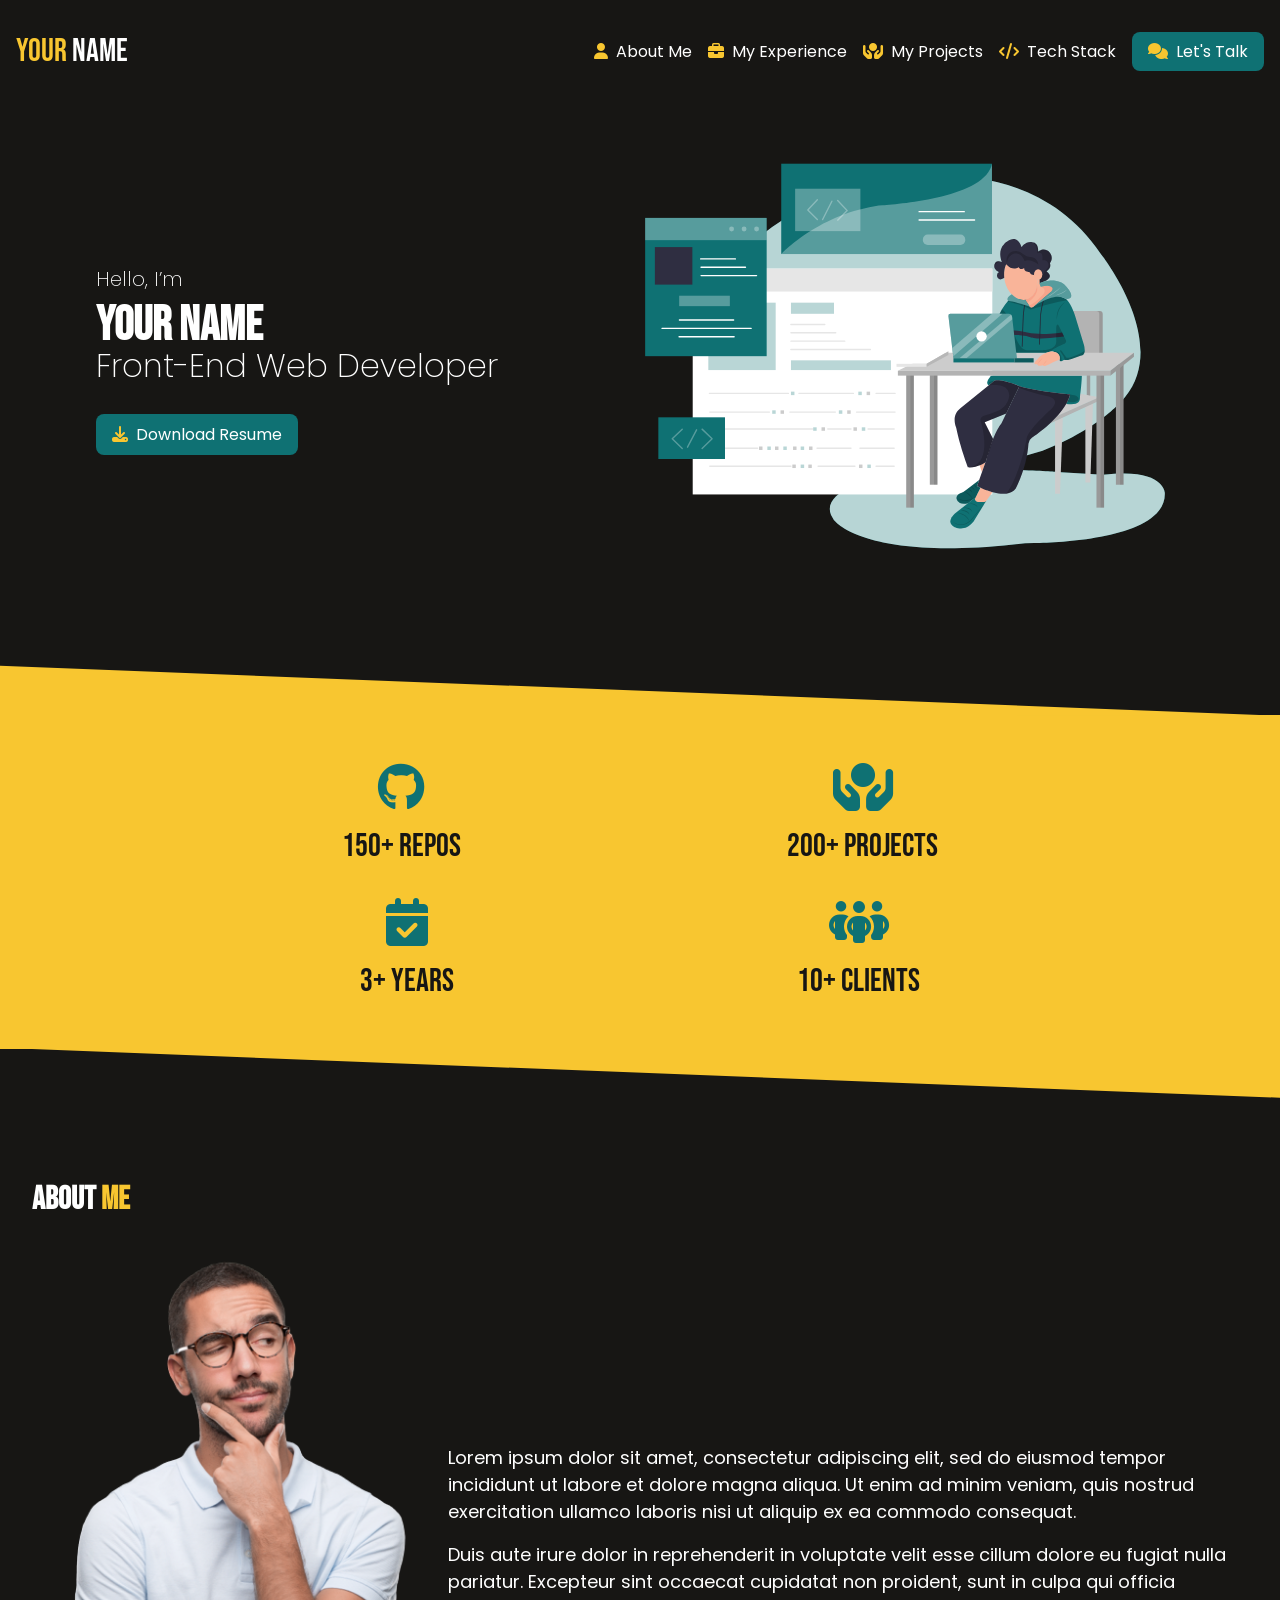
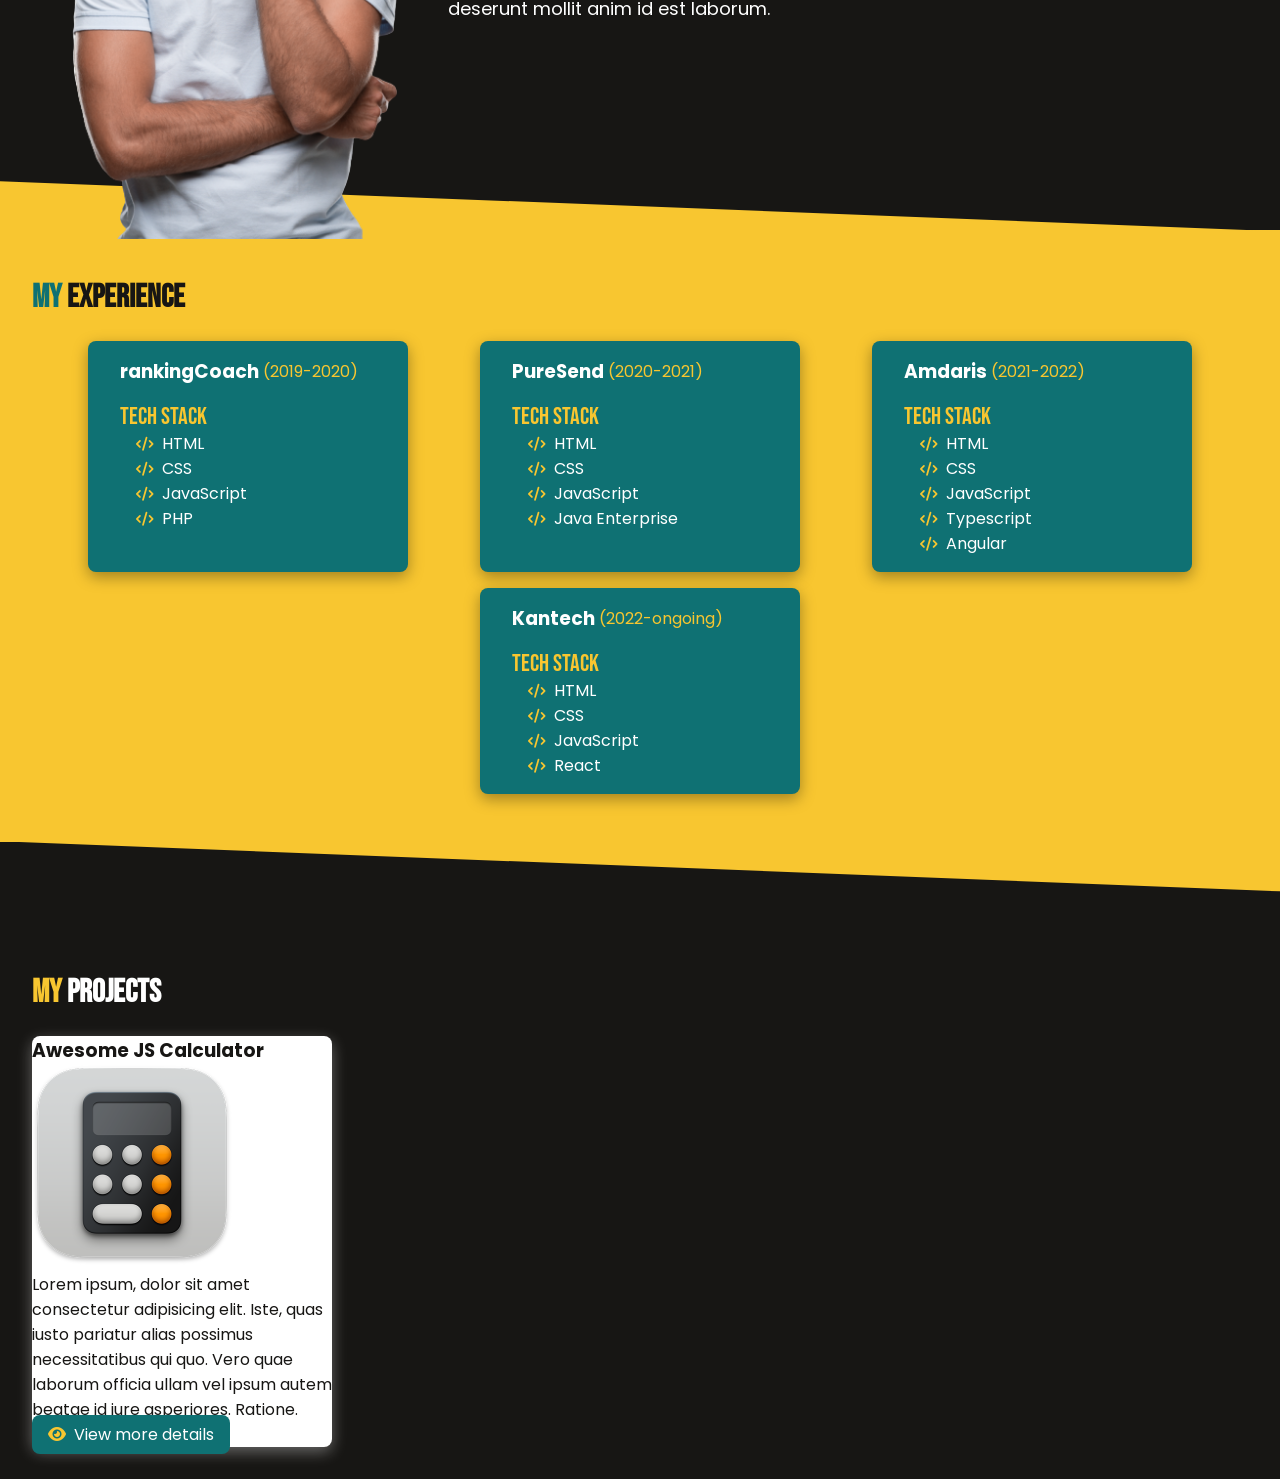
==== index.html @ 70338af2 "Add second part of the portfolio website" ====
<!DOCTYPE html>
<html lang="en">

<head>
    <meta charset="UTF-8">
    <meta http-equiv="X-UA-Compatible" content="IE=edge">
    <meta name="viewport" content="width=device-width, initial-scale=1.0">
    <title>Your Name - Portfolio</title>

    <link rel="preconnect" href="https://fonts.googleapis.com">
    <link rel="preconnect" href="https://fonts.gstatic.com" crossorigin>
    <link
        href="https://fonts.googleapis.com/css2?family=Bebas+Neue&family=Poppins:ital,wght@0,100;0,200;0,300;0,400;0,500;0,600;0,700;1,100;1,200;1,300;1,400;1,500;1,600;1,700&display=swap"
        rel="stylesheet">
    <link rel="stylesheet" href="https://cdnjs.cloudflare.com/ajax/libs/font-awesome/6.2.0/css/all.min.css"
        integrity="sha512-xh6O/CkQoPOWDdYTDqeRdPCVd1SpvCA9XXcUnZS2FmJNp1coAFzvtCN9BmamE+4aHK8yyUHUSCcJHgXloTyT2A=="
        crossorigin="anonymous" referrerpolicy="no-referrer" />

    <link href="style.css" rel="stylesheet">
    <script defer src="script.js" type="text/javascript"></script>
</head>

<body>
    <header class="header">
        <a class="logo" href="#"><span class="first-name">Your</span><span class="last-name"> name</span></a>
        <nav class="menu">
            <ul class="menu-list">
                <li class="menu-list-item">
                    <a class="link" href="#about-me">
                        <i class="fa-solid fa-user"></i> About Me
                    </a>
                </li>
                <li class="menu-list-item">
                    <a class="link" href="#my-experience">
                        <i class="fa-solid fa-briefcase"></i> My Experience
                    </a>
                </li>
                <li class="menu-list-item">
                    <a class="link" href="#projects">
                        <i class="fa-solid fa-hands-holding-circle"></i> My Projects
                    </a>
                </li>
                <li class="menu-list-item">
                    <a class="link" href="#tech-stack">
                        <i class="fa-solid fa-code"></i> Tech Stack
                    </a>
                </li>
                <li class="menu-list-item">
                    <a class="link cta-button" href="#lets-talk">
                        <i class="fa-solid fa-comments"></i> Let's Talk
                    </a>
                </li>
            </ul>
        </nav>
    </header>
    <section id="hero">
        <div class="me">
            <p class="intro">Hello, I’m</p>
            <h1 class="name">Your Name</h1>
            <h2 class="position">Front-End Web Developer</h2>
            <a class="resume cta-button" href="assets/resume.pdf" download>
                <i class="fa-solid fa-download"></i> Download Resume
            </a>
        </div>
        <div class="illustration">
            <img src="assets/images/hero.svg" alt="Your Name - Software Developer">
        </div>
    </section>
    <section id="statistics">
        <div class="statistics-wrapper">
            <div class="statistics-row">
                <div class="statistic repos">
                    <i class="fa-brands fa-github"></i> 150+ Repos
                </div>
                <div class="statistic projects">
                    <i class="fa-solid fa-hands-holding-circle"></i> 200+ Projects
                </div>
            </div>
            <div class="statistics-row">
                <div class="statistic years">
                    <i class="fa-solid fa-calendar-check"></i> 3+ Years
                </div>
                <div class="statistic clients">
                    <i class="fa-solid fa-people-group"></i> 10+ Clients
                </div>
            </div>
        </div>
    </section>
    <section id="about-me">
        <h2 class="section-title">About <span>Me</span></h2>
        <div class="description">
            <img class="description-image" src="./assets/images/about-me/me-transparent-bg.png" alt="Your Name">
            <div class="description-text">
                <p>Lorem ipsum dolor sit amet, consectetur adipiscing elit, sed do eiusmod tempor incididunt ut labore
                    et dolore magna
                    aliqua. Ut enim ad minim veniam, quis nostrud exercitation ullamco laboris nisi ut aliquip ex ea
                    commodo consequat.</p>
                <p>Duis aute irure dolor in reprehenderit in voluptate velit esse cillum dolore eu fugiat nulla
                    pariatur. Excepteur sint
                    occaecat cupidatat non proident, sunt in culpa qui officia deserunt mollit anim id est laborum.</p>
            </div>
        </div>
    </section>
    <section id="my-experience">
        <div class="wrapper">
            <h2 class="section-title-inversed"><span>My</span> Experience</h2>
            <div class="jobs">
                <div class="job">
                    <div class="company">
                        <h3 class="company-name">rankingCoach</h3>
                        <p class="period">(2019-2020)</p>
                    </div>
                    <p class="stack-title">Tech Stack</p>
                    <ul class="stack-list">
                        <li>HTML</li>
                        <li>CSS</li>
                        <li>JavaScript</li>
                        <li>PHP</li>
                    </ul>
                </div>
                <div class="job">
                    <div class="company">
                        <h3 class="company-name">PureSend</h3>
                        <p class="period">(2020-2021)</p>
                    </div>
                    <p class="stack-title">Tech Stack</p>
                    <ul class="stack-list">
                        <li>HTML</li>
                        <li>CSS</li>
                        <li>JavaScript</li>
                        <li>Java Enterprise</li>
                    </ul>
                </div>
                <div class="job">
                    <div class="company">
                        <h3 class="company-name">Amdaris</h3>
                        <p class="period">(2021-2022)</p>
                    </div>
                    <p class="stack-title">Tech Stack</p>
                    <ul class="stack-list">
                        <li>HTML</li>
                        <li>CSS</li>
                        <li>JavaScript</li>
                        <li>Typescript</li>
                        <li>Angular</li>
                    </ul>
                </div>
                <div class="job">
                    <div class="company">
                        <h3 class="company-name">Kantech</h3>
                        <p class="period">(2022-ongoing)</p>
                    </div>
                    <p class="stack-title">Tech Stack</p>
                    <ul class="stack-list">
                        <li>HTML</li>
                        <li>CSS</li>
                        <li>JavaScript</li>
                        <li>React</li>
                    </ul>
                </div>
            </div>
        </div>
    </section>
    <section id="my-projects">
        <h2 class="section-title"><span>My</span> Projects</h2>
        <div class="projects">
            <div class="project">
                <h3 class="name">Awesome JS Calculator</h3>
                <img class="image" src="./assets/images/projects/calculator.png" alt="JS Calculator">
                <p class="description">Lorem ipsum, dolor sit amet consectetur adipisicing elit. Iste, quas iusto
                    pariatur alias possimus necessitatibus qui quo. Vero quae laborum officia ullam vel ipsum autem
                    beatae id iure asperiores. Ratione.</p>
                <a class="cta-button" href="#">
                    <i class="fa-solid fa-eye"></i> View more details
                </a>
            </div>
        </div>
    </section>
</body>

</html>
---- style.css ----
:root {
    --color-primary: #eb6424;
    --color-secondary: #0f7173;
    --color-secondary-light: #2be3e7;
    --color-tertiary: #f8c630;
    --color-light: #ffffff;
    --color-dark: #171614;
    --font-primary: 'Poppins', sans-serif;
    --font-secondary: 'Bebas Neue', cursive;
}

*,
*::after,
*::before {
    margin: 0;
    padding: 0;
    box-sizing: border-box;
}

body {
    background-color: var(--color-dark);
    font-family: var(--font-primary);
    font-size: 16px;
    color: var(--color-light);
}

.header {
    padding: 2rem 1rem;
    display: flex;
    justify-content: space-between;
    align-items: center;
}

.header .logo {
    color: var(--color-light);
    text-decoration: none;
    font-family: var(--font-secondary);
    font-size: 2rem;
}

.header .logo .first-name {
    color: var(--color-tertiary);
    transition: color 600ms;
}

.header .logo .last-name {
    transition: color 600ms;
}

.header .logo:hover .first-name {
    color: var(--color-light);
}

.header .logo:hover .last-name {
    color: var(--color-tertiary);
}

.header .menu .menu-list {
    display: flex;
    gap: 1rem;
    list-style: none;
}

.header .menu .menu-list .menu-list-item i {
    color: var(--color-tertiary);
    margin-right: 0.25rem;
}

.header .menu .menu-list .menu-list-item .link {
    color: var(--color-light);
    text-decoration: none;
}

.header .menu .menu-list .menu-list-item .link:hover {
    color: var(--color-secondary-light);
    transition: color 300ms;
}

@media screen and (max-width: 800px) {
    .header .logo {
        font-size: 1.5rem;
    }
}

@media screen and (max-width: 768px) {
    .header {
        flex-direction: column;
        justify-content: center;
        gap: 1.5rem;
    }

    .header .menu .menu-list {
        flex-wrap: wrap;
        justify-content: center;
    }
}

#hero {
    display: flex;
    justify-content: space-around;
    align-items: center;
    padding: 2rem;
}

#hero .me .intro {
    font-size: 1.25rem;
    margin-bottom: 0.5rem;
}

#hero .me .intro,
.position {
    font-weight: 200;
}

#hero .me .position {
    font-size: 2rem;
    line-height: 2rem;
}

#hero .me .name {
    font-family: var(--font-secondary);
    font-size: 3rem;
    line-height: 3rem;
}

#hero .me .resume {
    margin-top: 2rem;
    display: block;
    width: fit-content;
}

#hero .illustration img {
    width: 720px;
}

@media screen and (max-width: 1500px) {
    #hero .illustration img {
        width: 560px;
    }
}

@media screen and (max-width: 1024px) {
    #hero .illustration img {
        width: 380px;
    }
}

@media screen and (max-width: 768px) {
    #hero {
        display: flex;
        flex-direction: column;
        gap: 2rem;
    }
}

@media screen and (max-width: 400px) {
    #hero .illustration img {
        width: 100%;
    }
}

#statistics .statistics-wrapper {
    background-color: var(--color-tertiary);
    color: var(--color-dark);
    font-family: var(--font-secondary);
    font-size: 2rem;
    padding: 3rem 2rem;
    display: flex;
    justify-content: space-evenly;
    align-items: center;
    flex-direction: column;
    gap: 2rem;
}

#statistics::before {
    content: '';
    display: block;
    background-color: var(--color-tertiary);
    width: 100%;
    height: 100px;
    clip-path: polygon(100% 100%, 0 50%, 0 100%);
    margin-bottom: -1px;
}

#statistics::after {
    content: '';
    display: block;
    background-color: var(--color-tertiary);
    width: 100%;
    height: 100px;
    clip-path: polygon(100% 0, 0 0, 100% 50%);
    margin-top: -1px;
}

#statistics .statistics-wrapper .statistics-row {
    display: flex;
    justify-content: space-evenly;
    flex-wrap: wrap;
    gap: 1rem;
    width: 100%;
}

#statistics .statistics-wrapper .statistic {
    text-align: center;
}

#statistics .statistics-wrapper .statistic i {
    color: var(--color-secondary);
    margin-bottom: 1rem;
    display: block;
    font-size: 3rem;
}

#about-me {
    position: relative;
    z-index: 1;
    padding: 2rem;
}

#about-me .description {
    display: flex;
    align-items: center;
    justify-content: space-around;
    gap: 1rem;
}

#about-me .description .description-image {
    max-width: 400px;
    width: 100%;
}

#about-me .description .description-text {
    max-width: 1024px;
}

#about-me .description .description-text p {
    font-size: 1.125rem;
    margin-bottom: 1rem;
}

@media screen and (max-width: 960px) {
    #about-me .description {
        flex-direction: column-reverse;
    }
}

#my-experience {
    margin-top: -140px;
}

#my-experience::before {
    content: '';
    display: block;
    background-color: var(--color-tertiary);
    width: 100%;
    height: 100px;
    clip-path: polygon(100% 100%, 0 50%, 0 100%);
    margin-bottom: -1px;
}

#my-experience::after {
    content: '';
    display: block;
    background-color: var(--color-tertiary);
    width: 100%;
    height: 100px;
    clip-path: polygon(100% 0, 0 0, 100% 50%);
    margin-top: -1px;
}

#my-experience .wrapper {
    padding: 3rem 2rem;
    background-color: var(--color-tertiary);
    color: var(--color-dark);
}

#my-experience .wrapper .jobs {
    display: flex;
    justify-content: space-evenly;
    flex-wrap: wrap;
    gap: 1rem;
}

#my-experience .wrapper .jobs .job {
    background-color: var(--color-secondary);
    padding: 1rem 2rem;
    max-width: 320px;
    width: 100%;
    border-radius: 0.5rem;
    box-shadow: rgba(0, 0, 0, 0.35) 0px 5px 15px;
}

#my-experience .wrapper .jobs .job .company {
    display: flex;
    gap: 0.25rem;
    flex-wrap: wrap;
    margin-bottom: 1rem;
    align-items: center;
}

#my-experience .wrapper .jobs .job .company-name {
    color: var(--color-light);
}

#my-experience .wrapper .jobs .job .period {
    color: var(--color-tertiary);
}

#my-experience .wrapper .jobs .job .stack-title {
    font-family: var(--font-secondary);
    font-size: 1.5rem;
    color: var(--color-tertiary);
}

#my-experience .wrapper .jobs .job .stack-list {
    list-style: none;
}

#my-experience .wrapper .jobs .job .stack-list li::before {
    content: '\f121';
    margin-right: 0.5rem;
    font-family: 'Font Awesome 6 Free';
    font-style: normal;
    font-variant: normal;
    line-height: 1;
    text-rendering: auto;
    font-weight: 900;
    font-size: 0.875rem;
    color: var(--color-tertiary);
}

#my-experience .wrapper .jobs .job .stack-list li {
    margin-left: 1rem;
    color: var(--color-light);
}

#my-projects {
    padding: 2rem;
}

#my-projects .projects .project {
    background-color: var(--color-light);
    border-radius: 0.5rem;
    box-shadow: rgb(255 255 255 / 35%) 0px 5px 15px;
    color: var(--color-dark);
    width: fit-content;
}

#my-projects .projects .project .image {
    max-width: 200px;
    width: 100%;
}

#my-projects .projects .project .description {
    max-width: 300px;
}

/* UTILITY CLASSES */
.cta-button {
    background-color: var(--color-secondary);
    padding: 0.5rem 1rem;
    border-radius: 0.5rem;
    color: var(--color-light);
    text-decoration: none;
}

.cta-button i {
    color: var(--color-tertiary);
    margin-right: 0.25rem;
}

.cta-button:hover {
    background-color: transparent;
    border: 1px solid var(--color-secondary);
    transition: background-color 600ms;
    color: var(--color-light) !important;
}

.section-title {
    font-family: var(--font-secondary);
    font-size: 2rem;
    margin-bottom: 1.5rem;
}

.section-title span {
    color: var(--color-tertiary);
}

.section-title-inversed {
    font-family: var(--font-secondary);
    font-size: 2rem;
    margin-bottom: 1.5rem;
    color: var(--color-dark);
}

.section-title-inversed span {
    color: var(--color-secondary);
}
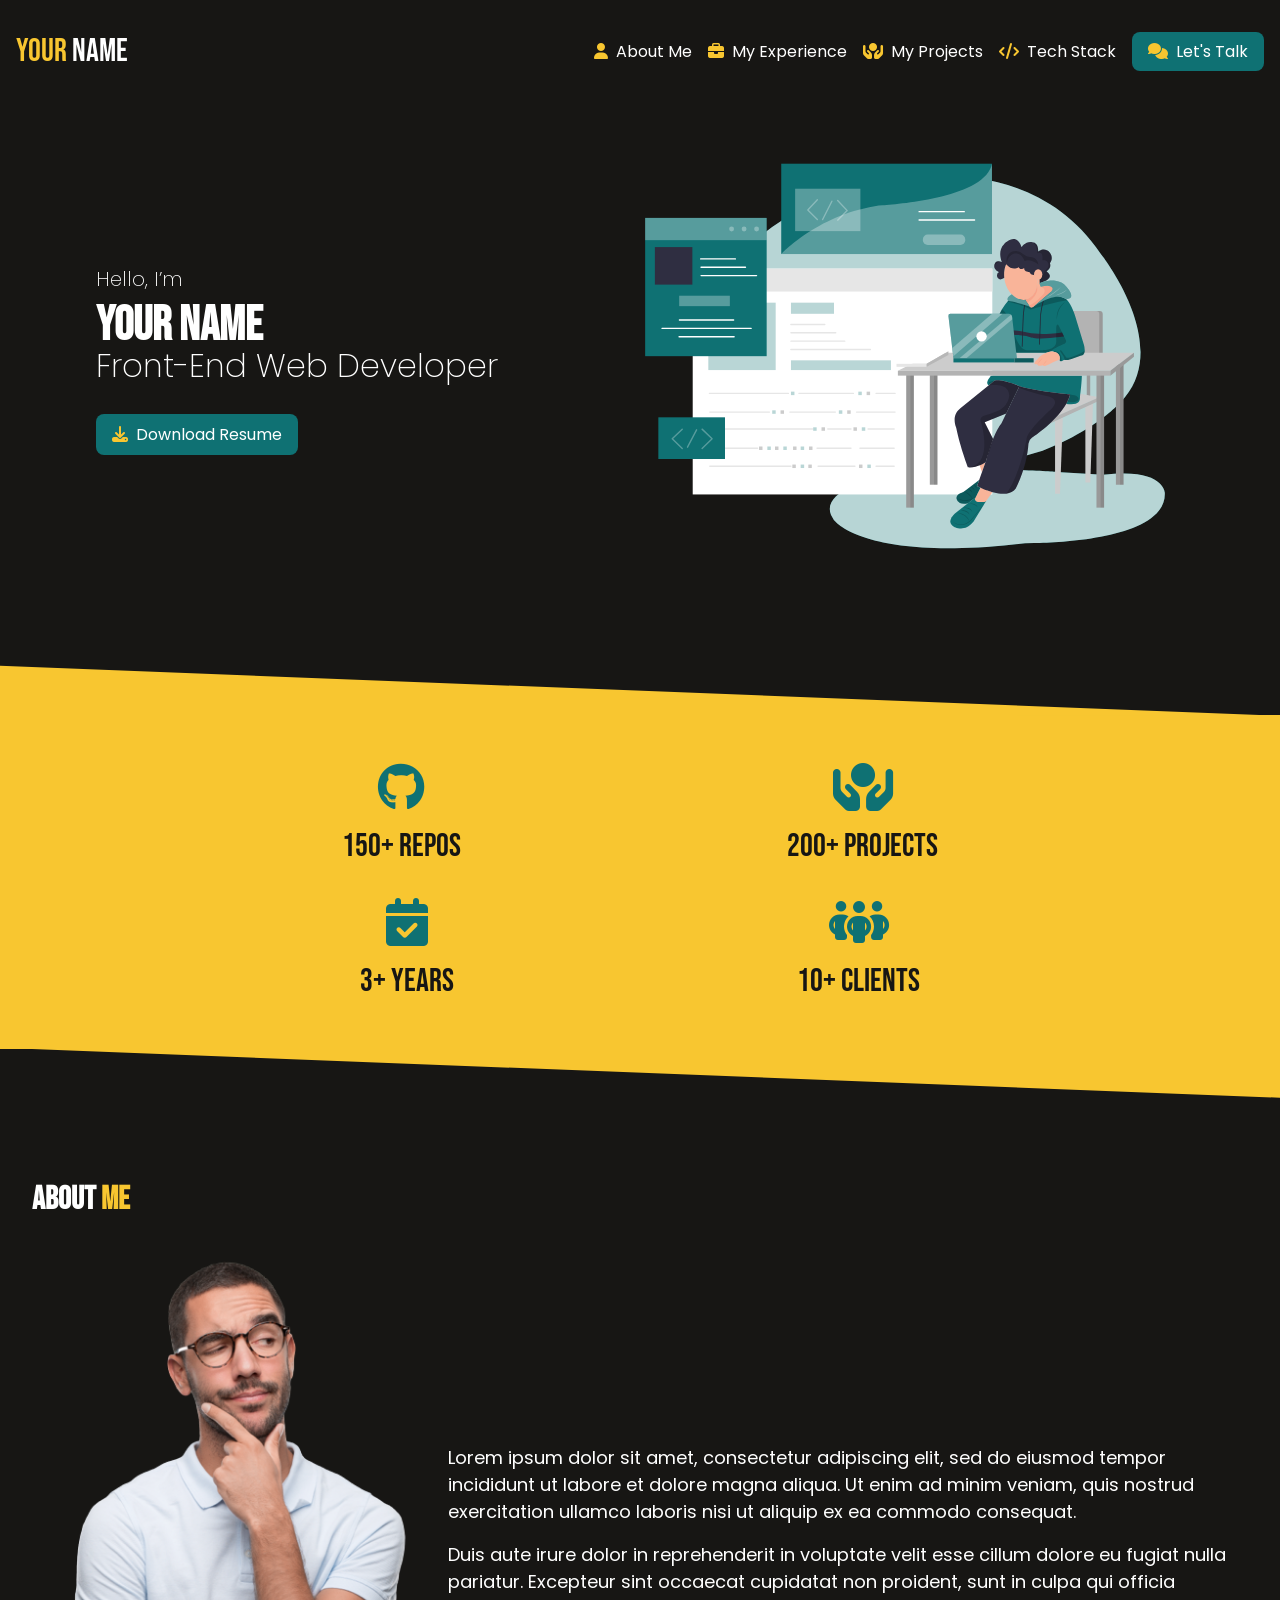
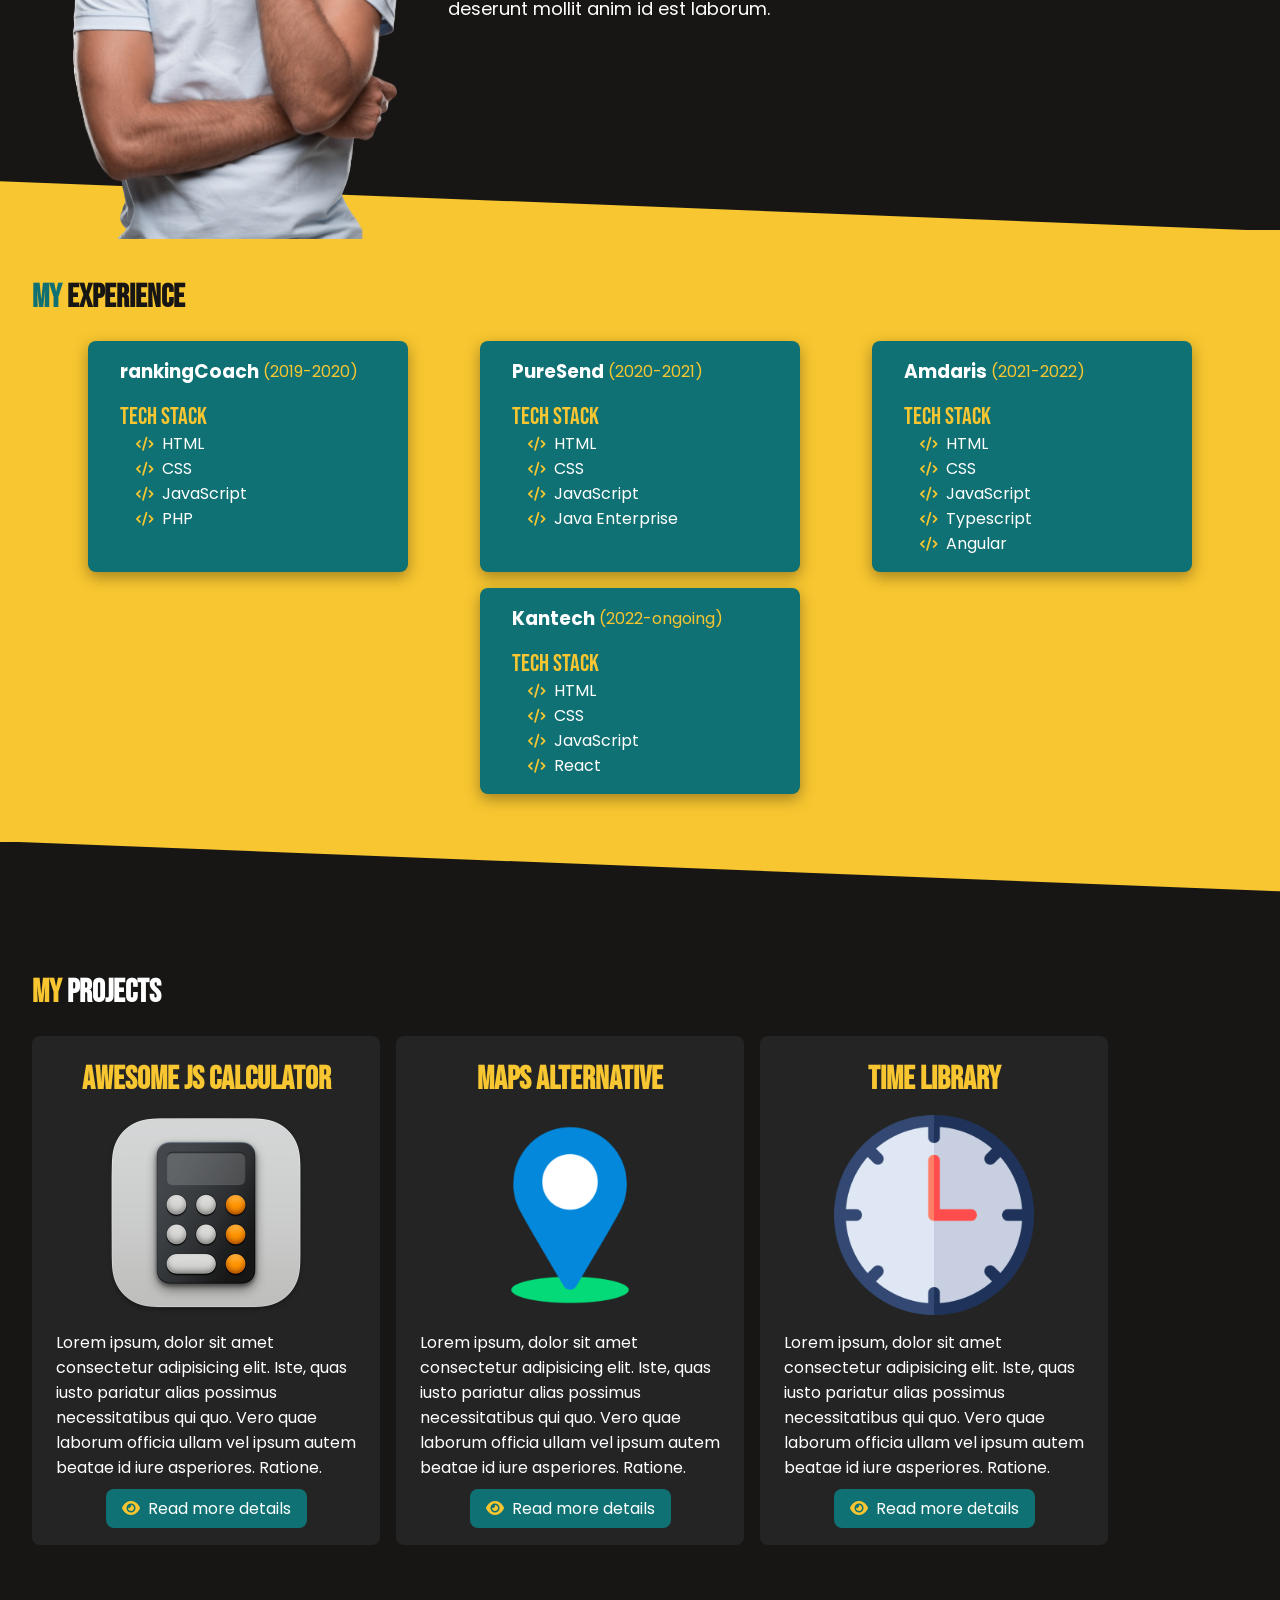
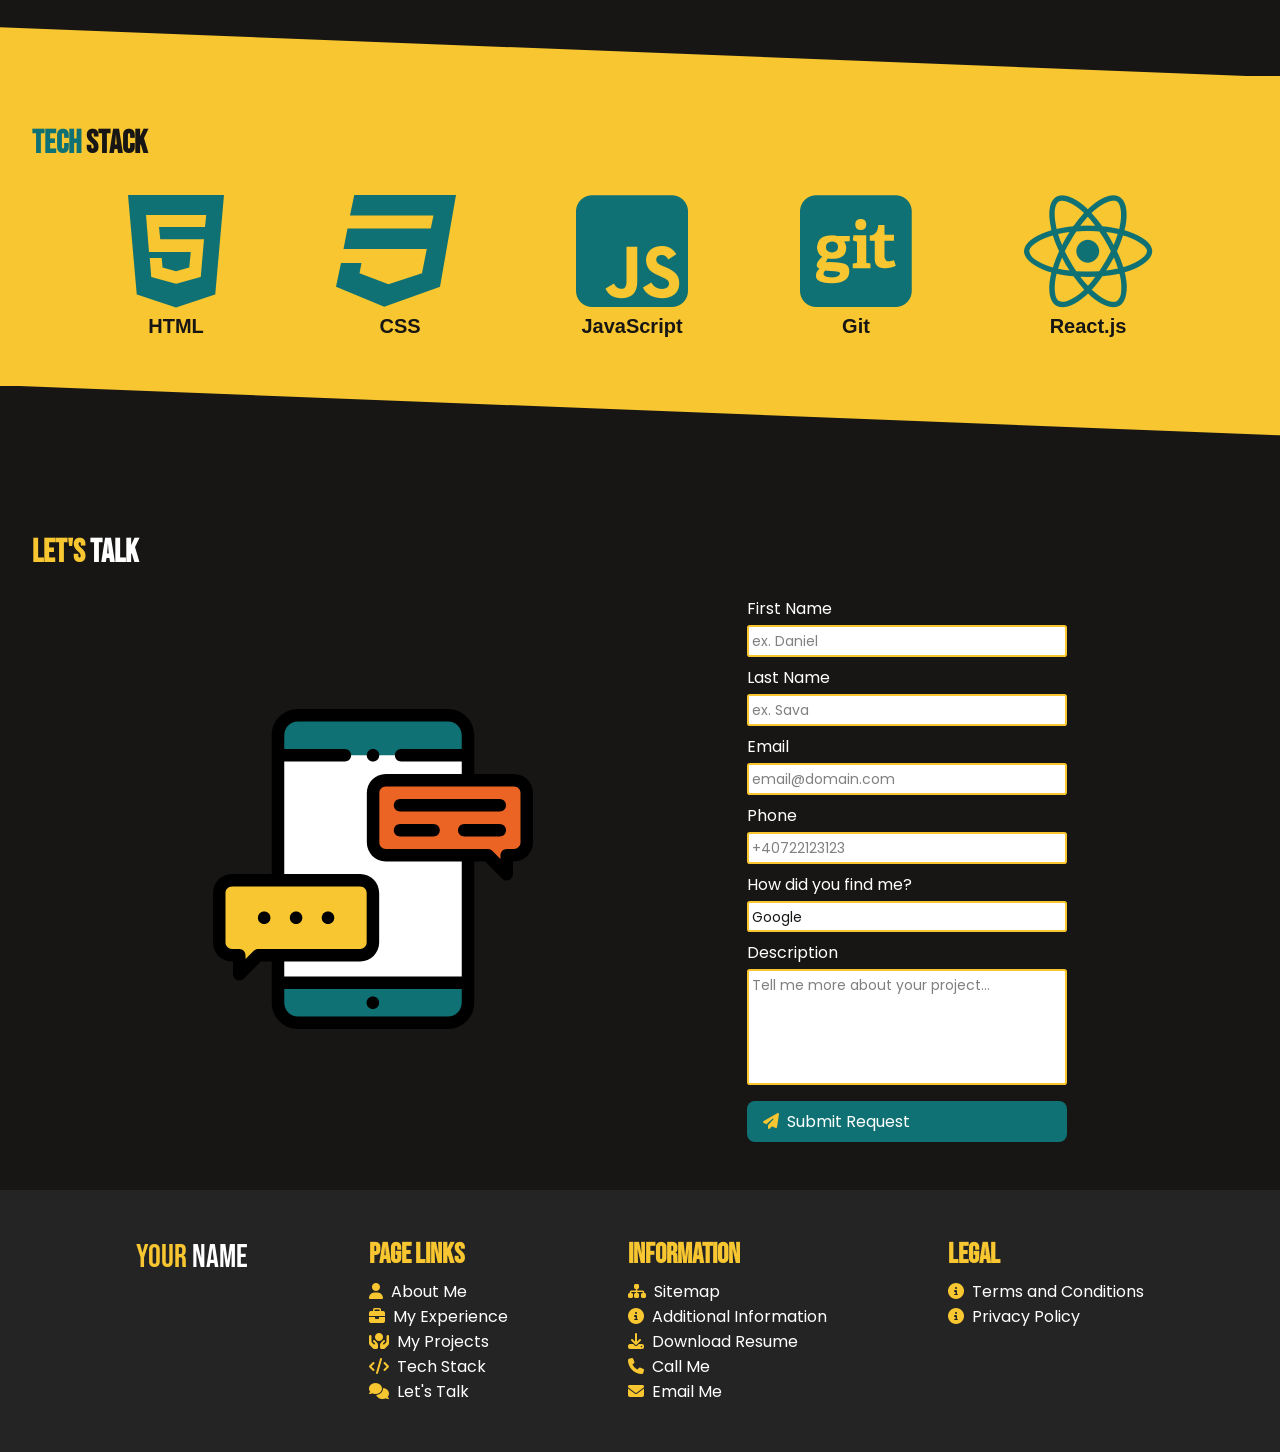
==== commit 267de153: "Add part 3 of the HTML CSS project" ====
--- a/index.html
+++ b/index.html
@@ -36,7 +36,7 @@
                     </a>
                 </li>
                 <li class="menu-list-item">
-                    <a class="link" href="#projects">
+                    <a class="link" href="#my-projects">
                         <i class="fa-solid fa-hands-holding-circle"></i> My Projects
                     </a>
                 </li>
@@ -171,11 +171,171 @@
                     pariatur alias possimus necessitatibus qui quo. Vero quae laborum officia ullam vel ipsum autem
                     beatae id iure asperiores. Ratione.</p>
                 <a class="cta-button" href="#">
-                    <i class="fa-solid fa-eye"></i> View more details
-                </a>
-            </div>
-        </div>
-    </section>
+                    <i class="fa-solid fa-eye"></i> Read more details
+                </a>
+            </div>
+            <div class="project">
+                <h3 class="name">Maps Alternative</h3>
+                <img class="image" src="./assets/images/projects/maps.png" alt="Maps Alternative">
+                <p class="description">Lorem ipsum, dolor sit amet consectetur adipisicing elit. Iste, quas iusto
+                    pariatur alias possimus necessitatibus qui quo. Vero quae laborum officia ullam vel ipsum autem
+                    beatae id iure asperiores. Ratione.</p>
+                <a class="cta-button" href="#">
+                    <i class="fa-solid fa-eye"></i> Read more details
+                </a>
+            </div>
+            <div class="project">
+                <h3 class="name">Time Library</h3>
+                <img class="image" src="./assets/images/projects/clock.png" alt="Time Library">
+                <p class="description">Lorem ipsum, dolor sit amet consectetur adipisicing elit. Iste, quas iusto
+                    pariatur alias possimus necessitatibus qui quo. Vero quae laborum officia ullam vel ipsum autem
+                    beatae id iure asperiores. Ratione.</p>
+                <a class="cta-button" href="#">
+                    <i class="fa-solid fa-eye"></i> Read more details
+                </a>
+            </div>
+        </div>
+    </section>
+    <section id="tech-stack">
+        <div class="wrapper">
+            <h2 class="section-title-inversed"><span id="tech">Tech</span> Stack</h2>
+            <div class="techologies">
+                <div class="technology">
+                    <i class="fa-brands fa-html5"></i>
+                    <p class="name">HTML</p>
+                </div>
+                <div class="technology">
+                    <i class="fa-brands fa-css3"></i>
+                    <p class="name">CSS</p>
+                </div>
+                <div class="technology">
+                    <i class="fa-brands fa-js-square"></i>
+                    <p class="name">JavaScript</p>
+                </div>
+                <div class="technology">
+                    <i class="fa-brands fa-git-square"></i>
+                    <p class="name">Git</p>
+                </div>
+                <div class="technology">
+                    <i class="fa-brands fa-react"></i>
+                    <p class="name">React.js</p>
+                </div>
+            </div>
+        </div>
+    </section>
+    <section id="lets-talk">
+        <h2 class="section-title"><span>Let's</span> Talk</h2>
+        <div class="wrapper">
+            <img class="image" src="assets/images/contact.svg" alt="Let's Talk">
+            <div class="contact-form">
+                <form>
+                    <div class="input-group">
+                        <label for="first-name">First Name</label>
+                        <input name="first-name" type="text" placeholder="ex. Daniel">
+                    </div>
+                    <div class="input-group">
+                        <label for="last-name">Last Name</label>
+                        <input name="last-name" type="text" placeholder="ex. Sava">
+                    </div>
+                    <div class="input-group">
+                        <label for="email">Email</label>
+                        <input name="email" type="email" placeholder="email@domain.com">
+                    </div>
+                    <div class="input-group">
+                        <label for="phone">Phone</label>
+                        <input name="phone" type="tel" placeholder="+40722123123">
+                    </div>
+                    <div class="input-group">
+                        <label for="phone">How did you find me?</label>
+                        <select name="how-did-you-find-me">
+                            <option selected>Google</option>
+                            <option>LinkedIn</option>
+                            <option>From a friend</option>
+                        </select>
+                    </div>
+                    <div class="input-group">
+                        <label for="email">Description</label>
+                        <textarea rows="5" placeholder="Tell me more about your project..."></textarea>
+                    </div>
+                    <a class="cta-button">
+                        <i class="fa-solid fa-paper-plane"></i> Submit Request
+                    </a>
+                </form>
+            </div>
+        </div>
+    </section>
+    <footer>
+        <a class="logo" href="#"><span class="first-name">Your</span><span class="last-name"> name</span></a>
+        <ul class="page-links">
+            <h2 class="name">Page Links</h2>
+            <li class="link-items">
+                <a class="link" href="#about-me">
+                    <i class="fa-solid fa-user"></i> About Me
+                </a>
+            </li>
+            <li class="link-items">
+                <a class="link" href="#my-experience">
+                    <i class="fa-solid fa-briefcase"></i> My Experience
+                </a>
+            </li>
+            <li class="link-items">
+                <a class="link" href="#my-projects">
+                    <i class="fa-solid fa-hands-holding-circle"></i> My Projects
+                </a>
+            </li>
+            <li class="link-items">
+                <a class="link" href="#tech-stack">
+                    <i class="fa-solid fa-code"></i> Tech Stack
+                </a>
+            </li>
+            <li class="link-items">
+                <a class="link" href="#lets-talk">
+                    <i class="fa-solid fa-comments"></i> Let's Talk
+                </a>
+            </li>
+        </ul>
+        <ul class="page-links">
+            <h2 class="name">Information</h2>
+            <li class="link-items">
+                <a class="link" href="#">
+                    <i class="fa-solid fa-sitemap"></i> Sitemap
+                </a>
+            </li>
+            <li class="link-items">
+                <a class="link" href="#">
+                    <i class="fa-solid fa-circle-info"></i> Additional Information
+                </a>
+            </li>
+            <li class="link-items">
+                <a class="link" href="assets/resume.pdf" download>
+                    <i class="fa-solid fa-download"></i> Download Resume
+                </a>
+            </li>
+            <li class="link-items">
+                <a class="link" href="tel:+40722123123">
+                    <i class="fa-solid fa-phone"></i> Call Me
+                </a>
+            </li>
+            <li class="link-items">
+                <a class="link" href="mailto:email@domain.com">
+                    <i class="fa-solid fa-envelope"></i> Email Me
+                </a>
+            </li>
+        </ul>
+        <ul class="page-links">
+            <h2 class="name">Legal</h2>
+            <li class="link-items">
+                <a class="link" href="#">
+                    <i class="fa-solid fa-circle-info"></i> Terms and Conditions
+                </a>
+            </li>
+            <li class="link-items">
+                <a class="link" href="#">
+                    <i class="fa-solid fa-circle-info"></i> Privacy Policy
+                </a>
+            </li>
+        </ul>
+    </footer>
 </body>
 
 </html>
--- a/style.css
+++ b/style.css
@@ -5,6 +5,7 @@
     --color-tertiary: #f8c630;
     --color-light: #ffffff;
     --color-dark: #171614;
+    --color-dark-light: #242424;
     --font-primary: 'Poppins', sans-serif;
     --font-secondary: 'Bebas Neue', cursive;
 }
@@ -29,30 +30,6 @@
     display: flex;
     justify-content: space-between;
     align-items: center;
-}
-
-.header .logo {
-    color: var(--color-light);
-    text-decoration: none;
-    font-family: var(--font-secondary);
-    font-size: 2rem;
-}
-
-.header .logo .first-name {
-    color: var(--color-tertiary);
-    transition: color 600ms;
-}
-
-.header .logo .last-name {
-    transition: color 600ms;
-}
-
-.header .logo:hover .first-name {
-    color: var(--color-light);
-}
-
-.header .logo:hover .last-name {
-    color: var(--color-tertiary);
 }
 
 .header .menu .menu-list {
@@ -338,24 +315,175 @@
     padding: 2rem;
 }
 
+#my-projects .projects {
+    display: flex;
+    flex-wrap: wrap;
+    gap: 1rem;
+}
+
 #my-projects .projects .project {
-    background-color: var(--color-light);
+    background-color: var(--color-dark-light);
     border-radius: 0.5rem;
-    box-shadow: rgb(255 255 255 / 35%) 0px 5px 15px;
-    color: var(--color-dark);
     width: fit-content;
+    padding: 1.5rem;
+    text-align: center;
+}
+
+#my-projects .projects .project .name {
+    color: var(--color-tertiary);
+    margin-bottom: 1rem;
+    font-family: 'Bebas Neue';
+    font-size: 2rem;
 }
 
 #my-projects .projects .project .image {
     max-width: 200px;
     width: 100%;
+    margin-bottom: 0.5rem;
 }
 
 #my-projects .projects .project .description {
     max-width: 300px;
+    margin-bottom: 1rem;
+    text-align: start;
+}
+
+@media screen and (max-width: 768px) {
+    #my-projects .projects {
+        justify-content: center;
+    }
+}
+
+#tech-stack::before {
+    content: '';
+    display: block;
+    background-color: var(--color-tertiary);
+    width: 100%;
+    height: 100px;
+    clip-path: polygon(100% 100%, 0 50%, 0 100%);
+    margin-bottom: -1px;
+}
+
+#tech-stack::after {
+    content: '';
+    display: block;
+    background-color: var(--color-tertiary);
+    width: 100%;
+    height: 100px;
+    clip-path: polygon(100% 0, 0 0, 100% 50%);
+    margin-top: -1px;
+}
+
+#tech-stack .wrapper {
+    padding: 3rem 2rem;
+    background-color: var(--color-tertiary);
+    color: var(--color-dark);
+}
+
+#tech-stack .wrapper .techologies {
+    display: flex;
+    flex-wrap: wrap;
+    justify-content: space-evenly;
+    gap: 1rem;
+}
+
+#tech-stack .wrapper .techologies .technology i {
+    color: var(--color-secondary);
+    font-size: 8rem;
+}
+
+#tech-stack .wrapper .techologies .technology .name {
+    font-size: 1.25rem;
+    text-align: center;
+    font-weight: 600;
+}
+
+#lets-talk {
+    padding: 3rem 2rem;
+}
+
+#lets-talk .wrapper {
+    display: flex;
+    justify-content: space-evenly;
+    gap: 2rem;
+    flex-wrap: wrap;
+}
+
+#lets-talk .wrapper .image {
+    max-width: 320px;
+    width: 100%;
+}
+
+#lets-talk .wrapper .contact-form form .cta-button {
+    display: block;
+    margin-top: 1rem;
+}
+
+footer {
+    background-color: var(--color-dark-light);
+    padding: 3rem 2rem;
+    display: flex;
+    justify-content: space-evenly;
+    flex-wrap: wrap;
+    gap: 1rem;
+}
+
+@media screen and (max-width: 768px) {
+    footer {
+        flex-direction: column;
+    }
+}
+
+footer .page-links {
+    list-style: none;
+}
+
+footer .page-links .name {
+    font-family: 'Bebas Neue';
+    color: var(--color-tertiary);
+    font-size: 1.75rem;
+    margin-bottom: 0.5rem;
+}
+
+footer .page-links .link-items .link {
+    color: var(--color-light);
+    text-decoration: none;
+}
+
+footer .page-links .link-items .link:hover {
+    color: var(--color-secondary-light);
+}
+
+footer .page-links .link-items .link i {
+    color: var(--color-tertiary);
+    margin-right: 0.25rem;
 }
 
 /* UTILITY CLASSES */
+.logo {
+    color: var(--color-light);
+    text-decoration: none;
+    font-family: var(--font-secondary);
+    font-size: 2rem;
+}
+
+.logo .first-name {
+    color: var(--color-tertiary);
+    transition: color 600ms;
+}
+
+.logo .last-name {
+    transition: color 600ms;
+}
+
+.logo:hover .first-name {
+    color: var(--color-light);
+}
+
+.logo:hover .last-name {
+    color: var(--color-tertiary);
+}
+
 .cta-button {
     background-color: var(--color-secondary);
     padding: 0.5rem 1rem;
@@ -396,3 +524,70 @@
 .section-title-inversed span {
     color: var(--color-secondary);
 }
+
+input,
+.input,
+textarea,
+select {
+    -webkit-appearance: none;
+    background-color: white;
+    color: var(--color-dark);
+    outline: none;
+    resize: none;
+    box-sizing: border-box;
+    border-radius: 0.2em;
+    border: 2px solid var(--color-tertiary);
+    box-shadow: none;
+    font-family: inherit;
+    font-size: 0.875rem;
+    font-weight: inherit;
+    padding: 0.25em;
+    min-width: 20rem;
+}
+
+@media screen and (max-width: 420px) {
+    input,
+    .input,
+    textarea,
+    select {
+        min-width: 16rem;
+    }
+}
+
+input::placeholder,
+textarea::placeholder {
+    color: grey;
+}
+input:hover:not(:disabled):not(:focus),
+.input:hover:not(:disabled):not(:focus),
+textarea:hover:not(:disabled):not(:focus),
+select:hover:not(:disabled):not(:focus) {
+    border-color: var(--color-secondary-light);
+}
+input:focus,
+.input:focus,
+textarea:focus,
+select:focus {
+    border-color: var(--color-secondary-light);
+}
+input:read-only,
+textarea:read-only {
+    border-color: var(--color-secondary-light);
+}
+input:disabled,
+.input:disabled,
+textarea:disabled,
+select:disabled {
+    background-color: whitesmoke;
+    border-color: var(--color-secondary-light);
+}
+
+.input-group {
+    display: flex;
+    flex-direction: column;
+    margin-bottom: 0.5rem;
+}
+
+.input-group label {
+    margin-bottom: 0.25rem;
+}
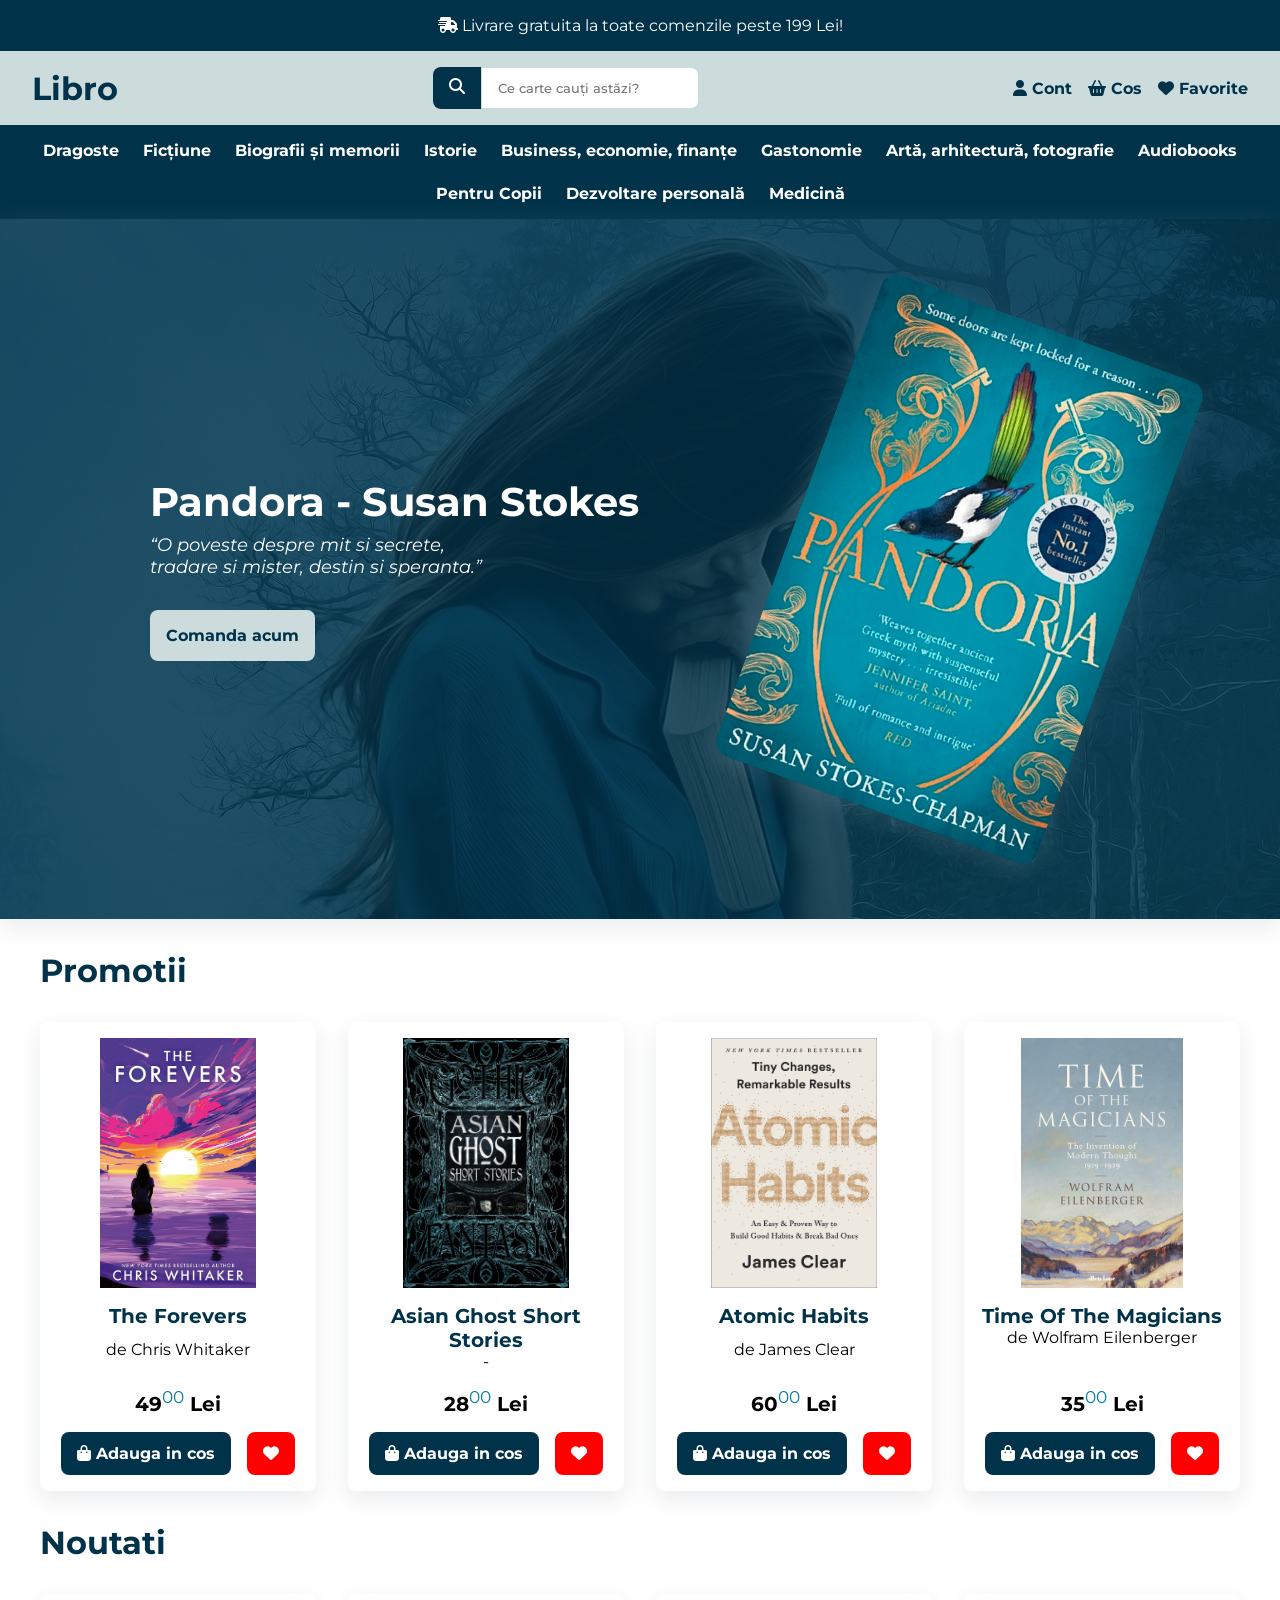
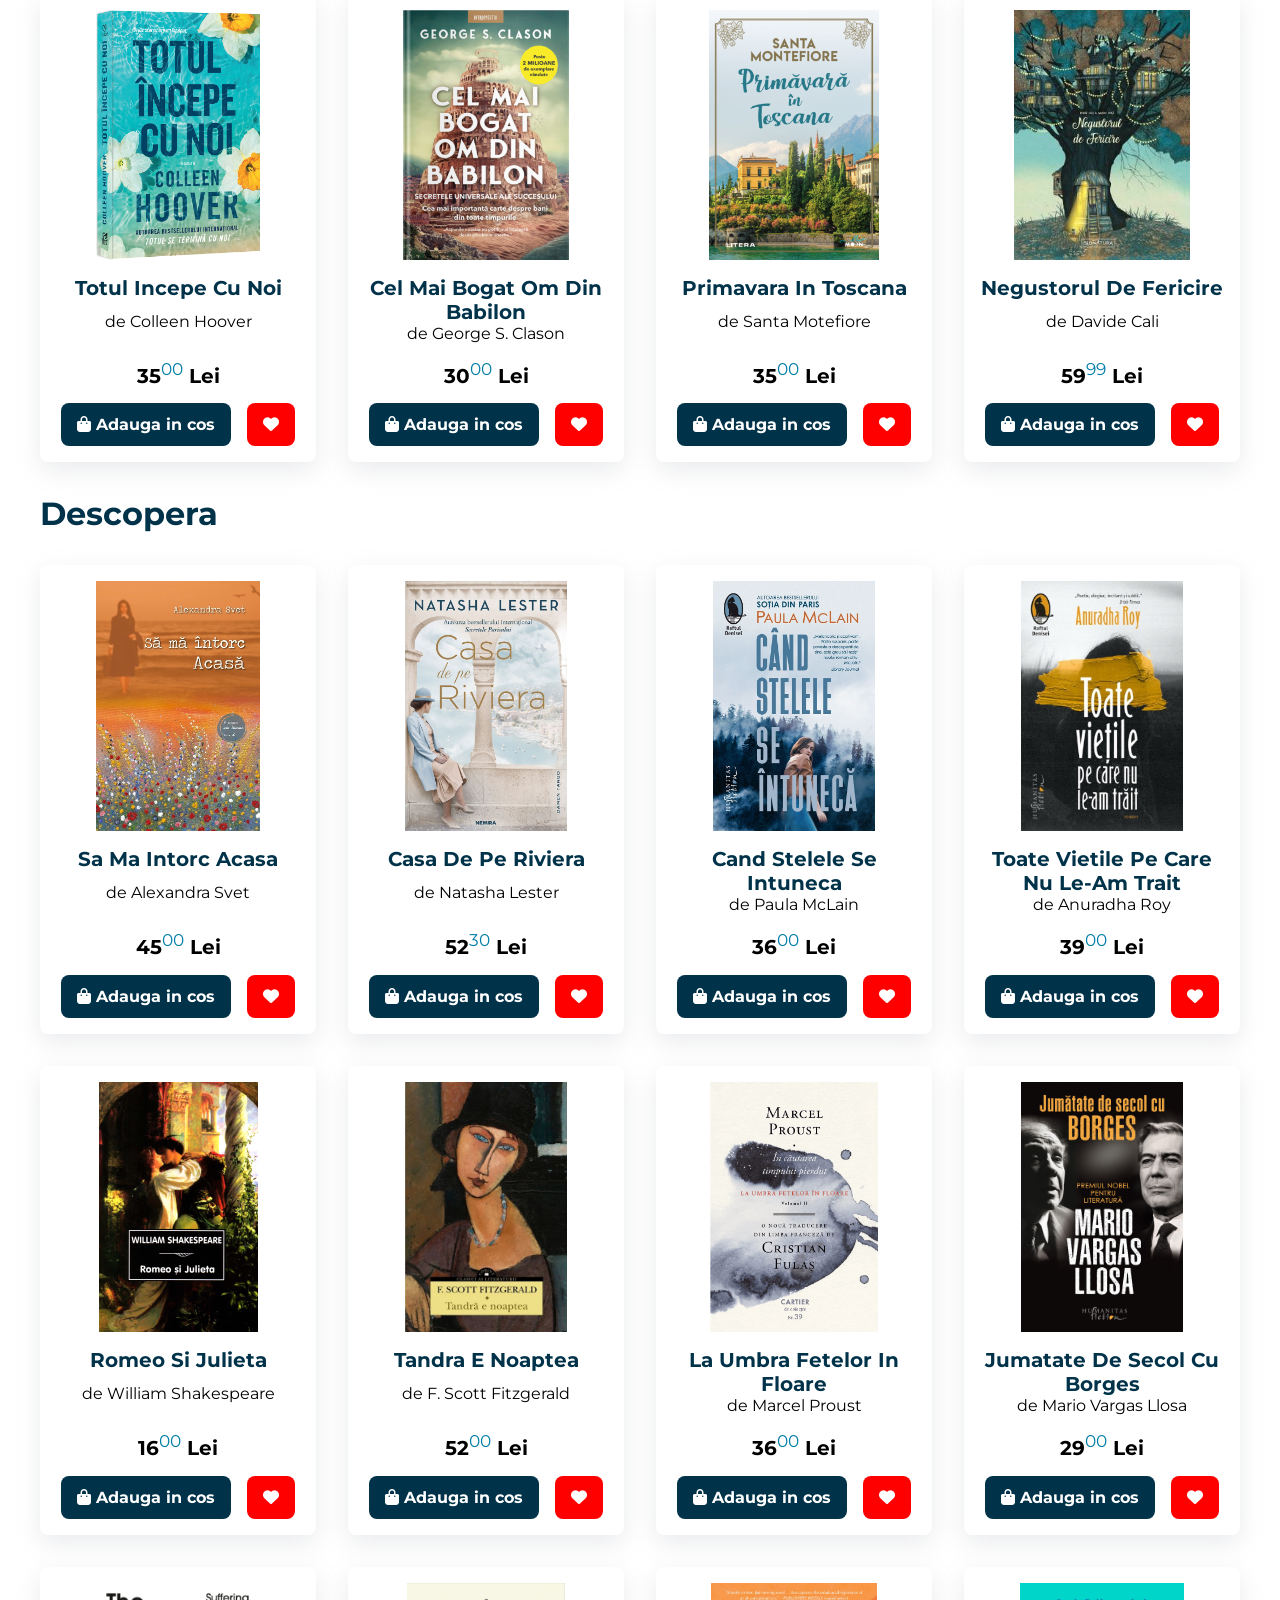
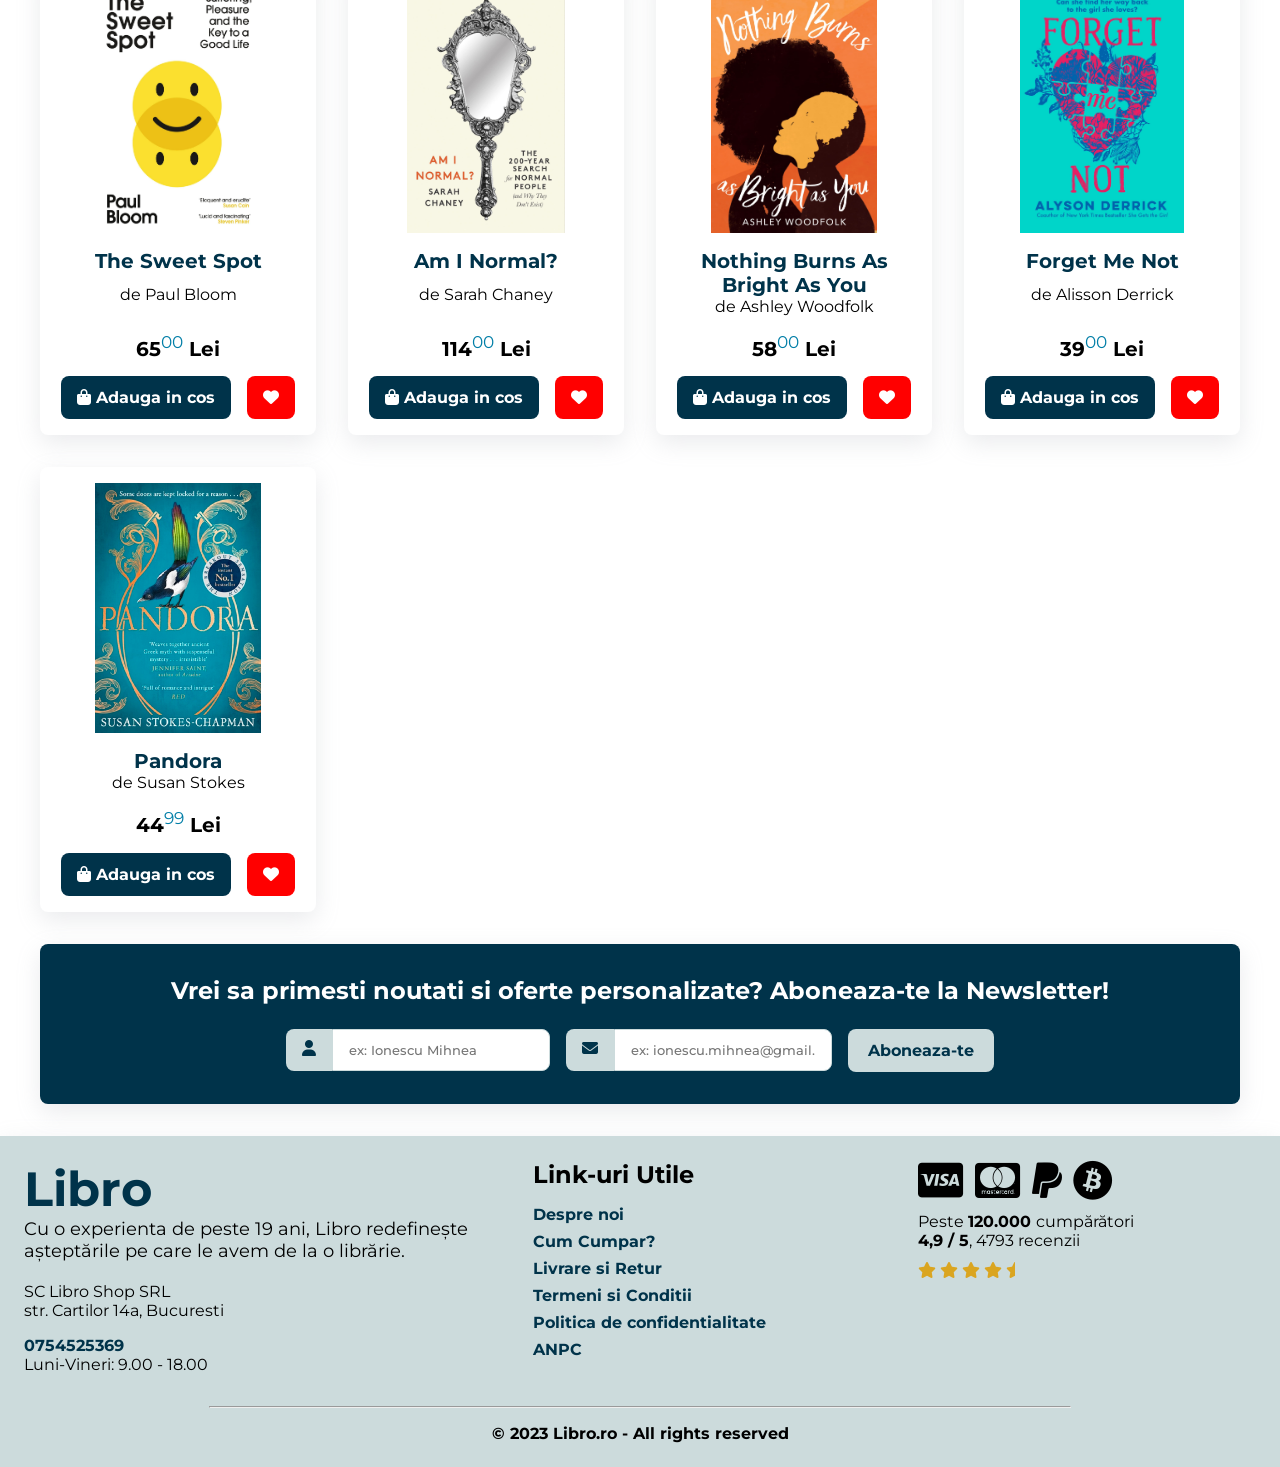
==== commit 3e5e5bb7: "Initial commit" ====
--- a/index.html
+++ b/index.html
@@ -1,341 +1,528 @@
 <!DOCTYPE html>
 <html lang="en">
+    <head>
+        <meta charset="UTF-8" />
+        <meta http-equiv="X-UA-Compatible" content="IE=edge" />
+        <meta name="viewport" content="width=device-width, initial-scale=1.0" />
+        <title>Libro - Autorii tai preferati intr-un singur loc</title>
+        <link href="./styles.css" rel="stylesheet" />
+        <link rel="preconnect" href="https://fonts.googleapis.com/" />
+        <link rel="preconnect" href="https://fonts.gstatic.com/" crossorigin />
+        <link
+            href="https://fonts.googleapis.com/css2?family=Climate+Crisis&family=Montserrat:ital,wght@0,100;0,200;0,300;1,100;1,200;1,300&family=Roboto:wght@300&display=swap"
+            rel="stylesheet"
+        />
+        <link
+            rel="stylesheet"
+            href="https://cdnjs.cloudflare.com/ajax/libs/font-awesome/6.4.0/css/all.min.css"
+            integrity="sha512-iecdLmaskl7CVkqkXNQ/ZH/XLlvWZOJyj7Yy7tcenmpD1ypASozpmT/E0iPtmFIB46ZmdtAc9eNBvH0H/ZpiBw=="
+            crossorigin="anonymous"
+            referrerpolicy="no-referrer"
+        />
+    </head>
+    <body>
+        <!-- Navigation -->
+        <header id="header">
+            <div class="info">
+                <p>
+                    <i class="fa-solid fa-shipping-fast"></i> Livrare gratuita la toate comenzile
+                    peste 199 Lei!
+                </p>
+            </div>
+            <div class="main">
+                <div class="logo">
+                    <a class="logo" href="#">Libro</a>
+                </div>
+                <div class="search">
+                    <div class="input-group">
+                        <span class="icon"><i class="fa-solid fa-magnifying-glass"></i></span>
+                        <input type="text" placeholder="Ce carte cauți astăzi?" />
+                    </div>
+                </div>
+                <div class="links">
+                    <a class="link" href="#">
+                        <i class="fa-solid fa-user"></i>
+                        Cont
+                    </a>
+                    <a class="link" href="#">
+                        <i class="fa-solid fa-basket-shopping"></i>
+                        Cos
+                    </a>
+                    <a class="link" href="#">
+                        <i class="fa-solid fa-heart"></i>
+                        Favorite
+                    </a>
+                </div>
+            </div>
+            <nav class="categories">
+                <a class="category" href="#">Dragoste</a>
+                <a class="category" href="#">Ficțiune</a>
+                <a class="category" href="#">Biografii și memorii</a>
+                <a class="category" href="#">Istorie</a>
+                <a class="category" href="#">Business, economie, finanțe</a>
+                <a class="category" href="#">Gastonomie</a>
+                <a class="category" href="#">Artă, arhitectură, fotografie</a>
+                <a class="category" href="#">Audiobooks</a>
+                <a class="category" href="#">Pentru Copii</a>
+                <a class="category" href="#">Dezvoltare personală</a>
+                <a class="category" href="#">Medicină</a>
+            </nav>
+        </header>
+        <!-- Hero -->
+        <section id="hero">
+            <div class="overlay">
+                <div class="description">
+                    <h1 class="title">Pandora - Susan Stokes</h1>
+                    <q class="quote"
+                        >O poveste despre mit si secrete, tradare si mister, destin si speranta.</q
+                    >
+                    <a class="order" href="#">Comanda acum</a>
+                </div>
+                <img class="book" src="./assets/hero-book.jpg" />
+            </div>
+        </section>
 
-<head>
-    <meta charset="UTF-8">
-    <meta http-equiv="X-UA-Compatible" content="IE=edge">
-    <meta name="viewport" content="width=device-width, initial-scale=1.0">
-    <title>Your Name - Portfolio</title>
+        <!-- Products -->
+        <section id="promo" class="products-section">
+            <h2 class="title">Promotii</h2>
+            <div class="products">
+                <div class="product">
+                    <div class="image">
+                        <img src="./assets/products/the-forevers.jpeg" />
+                    </div>
+                    <div class="details">
+                        <h3 class="title">The Forevers</h3>
+                        <p class="author">de Chris Whitaker</p>
+                        <p class="price">49<sup>00</sup> Lei</p>
+                    </div>
+                    <div class="actions">
+                        <a href="#" class="add-to-cart"
+                            ><i class="fa-solid fa-bag-shopping"></i> Adauga in cos</a
+                        >
+                        <a href="#" class="add-to-wishlist"><i class="fa-solid fa-heart"></i></a>
+                    </div>
+                </div>
+                <div class="product">
+                    <div class="image">
+                        <img src="./assets/products/asian-ghost.jpeg" />
+                    </div>
 
-    <link rel="preconnect" href="https://fonts.googleapis.com">
-    <link rel="preconnect" href="https://fonts.gstatic.com" crossorigin>
-    <link
-        href="https://fonts.googleapis.com/css2?family=Bebas+Neue&family=Poppins:ital,wght@0,100;0,200;0,300;0,400;0,500;0,600;0,700;1,100;1,200;1,300;1,400;1,500;1,600;1,700&display=swap"
-        rel="stylesheet">
-    <link rel="stylesheet" href="https://cdnjs.cloudflare.com/ajax/libs/font-awesome/6.2.0/css/all.min.css"
-        integrity="sha512-xh6O/CkQoPOWDdYTDqeRdPCVd1SpvCA9XXcUnZS2FmJNp1coAFzvtCN9BmamE+4aHK8yyUHUSCcJHgXloTyT2A=="
-        crossorigin="anonymous" referrerpolicy="no-referrer" />
+                    <div class="details">
+                        <h3 class="title">Asian ghost short stories</h3>
+                        <p class="author">-</p>
+                        <p class="price">28<sup>00</sup> Lei</p>
+                    </div>
+                    <div class="actions">
+                        <a href="#" class="add-to-cart"
+                            ><i class="fa-solid fa-bag-shopping"></i> Adauga in cos</a
+                        >
+                        <a href="#" class="add-to-wishlist"><i class="fa-solid fa-heart"></i></a>
+                    </div>
+                </div>
+                <div class="product">
+                    <div class="image">
+                        <img src="./assets/products/atomic-habits.jpeg" />
+                    </div>
+                    <div class="details">
+                        <h3 class="title">Atomic habits</h3>
+                        <p class="author">de James Clear</p>
+                        <p class="price">60<sup>00</sup> Lei</p>
+                    </div>
+                    <div class="actions">
+                        <a href="#" class="add-to-cart"
+                            ><i class="fa-solid fa-bag-shopping"></i> Adauga in cos</a
+                        >
+                        <a href="#" class="add-to-wishlist"><i class="fa-solid fa-heart"></i></a>
+                    </div>
+                </div>
+                <div class="product">
+                    <div class="image">
+                        <img src="./assets/products/time-magicians.jpeg" />
+                    </div>
+                    <div class="details">
+                        <div class="about">
+                            <h3 class="title">Time of the magicians</h3>
+                            <p class="author">de Wolfram Eilenberger</p>
+                        </div>
+                        <p class="price">35<sup>00</sup> Lei</p>
+                    </div>
+                    <div class="actions">
+                        <a href="#" class="add-to-cart"
+                            ><i class="fa-solid fa-bag-shopping"></i> Adauga in cos</a
+                        >
+                        <a href="#" class="add-to-wishlist"><i class="fa-solid fa-heart"></i></a>
+                    </div>
+                </div>
+            </div>
+        </section>
 
-    <link href="style.css" rel="stylesheet">
-    <script defer src="script.js" type="text/javascript"></script>
-</head>
+        <section id="news" class="products-section">
+            <h2 class="title">Noutati</h2>
+            <div class="products">
+                <div class="product">
+                    <div class="image">
+                        <img src="./assets/products/totul-incepe-cu-noi.jpeg" />
+                    </div>
+                    <div class="details">
+                        <h3 class="title">Totul incepe cu noi</h3>
+                        <p class="author">de Colleen Hoover</p>
+                        <p class="price">35<sup>00</sup> Lei</p>
+                    </div>
+                    <div class="actions">
+                        <a href="#" class="add-to-cart"
+                            ><i class="fa-solid fa-bag-shopping"></i> Adauga in cos</a
+                        >
+                        <a href="#" class="add-to-wishlist"><i class="fa-solid fa-heart"></i></a>
+                    </div>
+                </div>
+                <div class="product">
+                    <div class="image">
+                        <img src="./assets/products/cel-mai-bogat.jpeg" />
+                    </div>
+                    <div class="details">
+                        <h3 class="title">Cel mai bogat om din Babilon</h3>
+                        <p class="author">de George S. Clason</p>
+                        <p class="price">30<sup>00</sup> Lei</p>
+                    </div>
+                    <div class="actions">
+                        <a href="#" class="add-to-cart"
+                            ><i class="fa-solid fa-bag-shopping"></i> Adauga in cos</a
+                        >
+                        <a href="#" class="add-to-wishlist"><i class="fa-solid fa-heart"></i></a>
+                    </div>
+                </div>
+                <div class="product">
+                    <div class="image">
+                        <img src="./assets/products/primavara-in-toscana.jpeg" />
+                    </div>
+                    <div class="details">
+                        <h3 class="title">Primavara in Toscana</h3>
+                        <p class="author">de Santa Motefiore</p>
+                        <p class="price">35<sup>00</sup> Lei</p>
+                    </div>
+                    <div class="actions">
+                        <a href="#" class="add-to-cart"
+                            ><i class="fa-solid fa-bag-shopping"></i> Adauga in cos</a
+                        >
+                        <a href="#" class="add-to-wishlist"><i class="fa-solid fa-heart"></i></a>
+                    </div>
+                </div>
+                <div class="product">
+                    <div class="image">
+                        <img src="./assets/products/negustorul-de-fericire.jpeg" />
+                    </div>
+                    <div class="details">
+                        <h3 class="title">Negustorul de Fericire</h3>
+                        <p class="author">de Davide Cali</p>
+                        <p class="price">59<sup>99</sup> Lei</p>
+                    </div>
+                    <div class="actions">
+                        <a href="#" class="add-to-cart"
+                            ><i class="fa-solid fa-bag-shopping"></i> Adauga in cos</a
+                        >
+                        <a href="#" class="add-to-wishlist"><i class="fa-solid fa-heart"></i></a>
+                    </div>
+                </div>
+            </div>
+        </section>
 
-<body>
-    <header class="header">
-        <a class="logo" href="#"><span class="first-name">Your</span><span class="last-name"> name</span></a>
-        <nav class="menu">
-            <ul class="menu-list">
-                <li class="menu-list-item">
-                    <a class="link" href="#about-me">
-                        <i class="fa-solid fa-user"></i> About Me
-                    </a>
-                </li>
-                <li class="menu-list-item">
-                    <a class="link" href="#my-experience">
-                        <i class="fa-solid fa-briefcase"></i> My Experience
-                    </a>
-                </li>
-                <li class="menu-list-item">
-                    <a class="link" href="#my-projects">
-                        <i class="fa-solid fa-hands-holding-circle"></i> My Projects
-                    </a>
-                </li>
-                <li class="menu-list-item">
-                    <a class="link" href="#tech-stack">
-                        <i class="fa-solid fa-code"></i> Tech Stack
-                    </a>
-                </li>
-                <li class="menu-list-item">
-                    <a class="link cta-button" href="#lets-talk">
-                        <i class="fa-solid fa-comments"></i> Let's Talk
-                    </a>
-                </li>
-            </ul>
-        </nav>
-    </header>
-    <section id="hero">
-        <div class="me">
-            <p class="intro">Hello, I’m</p>
-            <h1 class="name">Your Name</h1>
-            <h2 class="position">Front-End Web Developer</h2>
-            <a class="resume cta-button" href="assets/resume.pdf" download>
-                <i class="fa-solid fa-download"></i> Download Resume
-            </a>
-        </div>
-        <div class="illustration">
-            <img src="assets/images/hero.svg" alt="Your Name - Software Developer">
-        </div>
-    </section>
-    <section id="statistics">
-        <div class="statistics-wrapper">
-            <div class="statistics-row">
-                <div class="statistic repos">
-                    <i class="fa-brands fa-github"></i> 150+ Repos
-                </div>
-                <div class="statistic projects">
-                    <i class="fa-solid fa-hands-holding-circle"></i> 200+ Projects
-                </div>
-            </div>
-            <div class="statistics-row">
-                <div class="statistic years">
-                    <i class="fa-solid fa-calendar-check"></i> 3+ Years
-                </div>
-                <div class="statistic clients">
-                    <i class="fa-solid fa-people-group"></i> 10+ Clients
-                </div>
-            </div>
-        </div>
-    </section>
-    <section id="about-me">
-        <h2 class="section-title">About <span>Me</span></h2>
-        <div class="description">
-            <img class="description-image" src="./assets/images/about-me/me-transparent-bg.png" alt="Your Name">
-            <div class="description-text">
-                <p>Lorem ipsum dolor sit amet, consectetur adipiscing elit, sed do eiusmod tempor incididunt ut labore
-                    et dolore magna
-                    aliqua. Ut enim ad minim veniam, quis nostrud exercitation ullamco laboris nisi ut aliquip ex ea
-                    commodo consequat.</p>
-                <p>Duis aute irure dolor in reprehenderit in voluptate velit esse cillum dolore eu fugiat nulla
-                    pariatur. Excepteur sint
-                    occaecat cupidatat non proident, sunt in culpa qui officia deserunt mollit anim id est laborum.</p>
-            </div>
-        </div>
-    </section>
-    <section id="my-experience">
-        <div class="wrapper">
-            <h2 class="section-title-inversed"><span>My</span> Experience</h2>
-            <div class="jobs">
-                <div class="job">
-                    <div class="company">
-                        <h3 class="company-name">rankingCoach</h3>
-                        <p class="period">(2019-2020)</p>
-                    </div>
-                    <p class="stack-title">Tech Stack</p>
-                    <ul class="stack-list">
-                        <li>HTML</li>
-                        <li>CSS</li>
-                        <li>JavaScript</li>
-                        <li>PHP</li>
-                    </ul>
-                </div>
-                <div class="job">
-                    <div class="company">
-                        <h3 class="company-name">PureSend</h3>
-                        <p class="period">(2020-2021)</p>
-                    </div>
-                    <p class="stack-title">Tech Stack</p>
-                    <ul class="stack-list">
-                        <li>HTML</li>
-                        <li>CSS</li>
-                        <li>JavaScript</li>
-                        <li>Java Enterprise</li>
-                    </ul>
-                </div>
-                <div class="job">
-                    <div class="company">
-                        <h3 class="company-name">Amdaris</h3>
-                        <p class="period">(2021-2022)</p>
-                    </div>
-                    <p class="stack-title">Tech Stack</p>
-                    <ul class="stack-list">
-                        <li>HTML</li>
-                        <li>CSS</li>
-                        <li>JavaScript</li>
-                        <li>Typescript</li>
-                        <li>Angular</li>
-                    </ul>
-                </div>
-                <div class="job">
-                    <div class="company">
-                        <h3 class="company-name">Kantech</h3>
-                        <p class="period">(2022-ongoing)</p>
-                    </div>
-                    <p class="stack-title">Tech Stack</p>
-                    <ul class="stack-list">
-                        <li>HTML</li>
-                        <li>CSS</li>
-                        <li>JavaScript</li>
-                        <li>React</li>
-                    </ul>
-                </div>
-            </div>
-        </div>
-    </section>
-    <section id="my-projects">
-        <h2 class="section-title"><span>My</span> Projects</h2>
-        <div class="projects">
-            <div class="project">
-                <h3 class="name">Awesome JS Calculator</h3>
-                <img class="image" src="./assets/images/projects/calculator.png" alt="JS Calculator">
-                <p class="description">Lorem ipsum, dolor sit amet consectetur adipisicing elit. Iste, quas iusto
-                    pariatur alias possimus necessitatibus qui quo. Vero quae laborum officia ullam vel ipsum autem
-                    beatae id iure asperiores. Ratione.</p>
-                <a class="cta-button" href="#">
-                    <i class="fa-solid fa-eye"></i> Read more details
-                </a>
-            </div>
-            <div class="project">
-                <h3 class="name">Maps Alternative</h3>
-                <img class="image" src="./assets/images/projects/maps.png" alt="Maps Alternative">
-                <p class="description">Lorem ipsum, dolor sit amet consectetur adipisicing elit. Iste, quas iusto
-                    pariatur alias possimus necessitatibus qui quo. Vero quae laborum officia ullam vel ipsum autem
-                    beatae id iure asperiores. Ratione.</p>
-                <a class="cta-button" href="#">
-                    <i class="fa-solid fa-eye"></i> Read more details
-                </a>
-            </div>
-            <div class="project">
-                <h3 class="name">Time Library</h3>
-                <img class="image" src="./assets/images/projects/clock.png" alt="Time Library">
-                <p class="description">Lorem ipsum, dolor sit amet consectetur adipisicing elit. Iste, quas iusto
-                    pariatur alias possimus necessitatibus qui quo. Vero quae laborum officia ullam vel ipsum autem
-                    beatae id iure asperiores. Ratione.</p>
-                <a class="cta-button" href="#">
-                    <i class="fa-solid fa-eye"></i> Read more details
-                </a>
-            </div>
-        </div>
-    </section>
-    <section id="tech-stack">
-        <div class="wrapper">
-            <h2 class="section-title-inversed"><span id="tech">Tech</span> Stack</h2>
-            <div class="techologies">
-                <div class="technology">
-                    <i class="fa-brands fa-html5"></i>
-                    <p class="name">HTML</p>
-                </div>
-                <div class="technology">
-                    <i class="fa-brands fa-css3"></i>
-                    <p class="name">CSS</p>
-                </div>
-                <div class="technology">
-                    <i class="fa-brands fa-js-square"></i>
-                    <p class="name">JavaScript</p>
-                </div>
-                <div class="technology">
-                    <i class="fa-brands fa-git-square"></i>
-                    <p class="name">Git</p>
-                </div>
-                <div class="technology">
-                    <i class="fa-brands fa-react"></i>
-                    <p class="name">React.js</p>
-                </div>
-            </div>
-        </div>
-    </section>
-    <section id="lets-talk">
-        <h2 class="section-title"><span>Let's</span> Talk</h2>
-        <div class="wrapper">
-            <img class="image" src="assets/images/contact.svg" alt="Let's Talk">
-            <div class="contact-form">
-                <form>
-                    <div class="input-group">
-                        <label for="first-name">First Name</label>
-                        <input name="first-name" type="text" placeholder="ex. Daniel">
-                    </div>
-                    <div class="input-group">
-                        <label for="last-name">Last Name</label>
-                        <input name="last-name" type="text" placeholder="ex. Sava">
-                    </div>
-                    <div class="input-group">
-                        <label for="email">Email</label>
-                        <input name="email" type="email" placeholder="email@domain.com">
-                    </div>
-                    <div class="input-group">
-                        <label for="phone">Phone</label>
-                        <input name="phone" type="tel" placeholder="+40722123123">
-                    </div>
-                    <div class="input-group">
-                        <label for="phone">How did you find me?</label>
-                        <select name="how-did-you-find-me">
-                            <option selected>Google</option>
-                            <option>LinkedIn</option>
-                            <option>From a friend</option>
-                        </select>
-                    </div>
-                    <div class="input-group">
-                        <label for="email">Description</label>
-                        <textarea rows="5" placeholder="Tell me more about your project..."></textarea>
-                    </div>
-                    <a class="cta-button">
-                        <i class="fa-solid fa-paper-plane"></i> Submit Request
-                    </a>
-                </form>
-            </div>
-        </div>
-    </section>
-    <footer>
-        <a class="logo" href="#"><span class="first-name">Your</span><span class="last-name"> name</span></a>
-        <ul class="page-links">
-            <h2 class="name">Page Links</h2>
-            <li class="link-items">
-                <a class="link" href="#about-me">
-                    <i class="fa-solid fa-user"></i> About Me
-                </a>
-            </li>
-            <li class="link-items">
-                <a class="link" href="#my-experience">
-                    <i class="fa-solid fa-briefcase"></i> My Experience
-                </a>
-            </li>
-            <li class="link-items">
-                <a class="link" href="#my-projects">
-                    <i class="fa-solid fa-hands-holding-circle"></i> My Projects
-                </a>
-            </li>
-            <li class="link-items">
-                <a class="link" href="#tech-stack">
-                    <i class="fa-solid fa-code"></i> Tech Stack
-                </a>
-            </li>
-            <li class="link-items">
-                <a class="link" href="#lets-talk">
-                    <i class="fa-solid fa-comments"></i> Let's Talk
-                </a>
-            </li>
-        </ul>
-        <ul class="page-links">
-            <h2 class="name">Information</h2>
-            <li class="link-items">
-                <a class="link" href="#">
-                    <i class="fa-solid fa-sitemap"></i> Sitemap
-                </a>
-            </li>
-            <li class="link-items">
-                <a class="link" href="#">
-                    <i class="fa-solid fa-circle-info"></i> Additional Information
-                </a>
-            </li>
-            <li class="link-items">
-                <a class="link" href="assets/resume.pdf" download>
-                    <i class="fa-solid fa-download"></i> Download Resume
-                </a>
-            </li>
-            <li class="link-items">
-                <a class="link" href="tel:+40722123123">
-                    <i class="fa-solid fa-phone"></i> Call Me
-                </a>
-            </li>
-            <li class="link-items">
-                <a class="link" href="mailto:email@domain.com">
-                    <i class="fa-solid fa-envelope"></i> Email Me
-                </a>
-            </li>
-        </ul>
-        <ul class="page-links">
-            <h2 class="name">Legal</h2>
-            <li class="link-items">
-                <a class="link" href="#">
-                    <i class="fa-solid fa-circle-info"></i> Terms and Conditions
-                </a>
-            </li>
-            <li class="link-items">
-                <a class="link" href="#">
-                    <i class="fa-solid fa-circle-info"></i> Privacy Policy
-                </a>
-            </li>
-        </ul>
-    </footer>
-</body>
+        <section id="discover" class="products-section">
+            <h2 class="title">Descopera</h2>
+            <div class="products">
+                <div class="product">
+                    <div class="image">
+                        <img src="./assets/products/sa-ma-intorc-acasa.jpg" />
+                    </div>
+                    <div class="details">
+                        <h3 class="title">Sa ma intorc Acasa</h3>
+                        <p class="author">de Alexandra Svet</p>
+                        <p class="price">45<sup>00</sup> Lei</p>
+                    </div>
+                    <div class="actions">
+                        <a href="#" class="add-to-cart"
+                            ><i class="fa-solid fa-bag-shopping"></i> Adauga in cos</a
+                        >
+                        <a href="#" class="add-to-wishlist"><i class="fa-solid fa-heart"></i></a>
+                    </div>
+                </div>
+                <div class="product">
+                    <div class="image">
+                        <img src="./assets/products/casa-de-pe-riviera.jpg" />
+                    </div>
+                    <div class="details">
+                        <h3 class="title">Casa de pe Riviera</h3>
+                        <p class="author">de Natasha Lester</p>
+                        <p class="price">52<sup>30</sup> Lei</p>
+                    </div>
+                    <div class="actions">
+                        <a href="#" class="add-to-cart"
+                            ><i class="fa-solid fa-bag-shopping"></i> Adauga in cos</a
+                        >
+                        <a href="#" class="add-to-wishlist"><i class="fa-solid fa-heart"></i></a>
+                    </div>
+                </div>
+                <div class="product">
+                    <div class="image">
+                        <img src="./assets/products/cand-stelele-se-intuneca.jpg" />
+                    </div>
+                    <div class="details">
+                        <h3 class="title">Cand stelele se intuneca</h3>
+                        <p class="author">de Paula McLain</p>
+                        <p class="price">36<sup>00</sup> Lei</p>
+                    </div>
+                    <div class="actions">
+                        <a href="#" class="add-to-cart"
+                            ><i class="fa-solid fa-bag-shopping"></i> Adauga in cos</a
+                        >
+                        <a href="#" class="add-to-wishlist"><i class="fa-solid fa-heart"></i></a>
+                    </div>
+                </div>
+                <div class="product">
+                    <div class="image">
+                        <img src="./assets/products/toate-vietile.jpg" />
+                    </div>
+                    <div class="details">
+                        <h3 class="title">Toate vietile pe care nu le-am trait</h3>
+                        <p class="author">de Anuradha Roy</p>
+                        <p class="price">39<sup>00</sup> Lei</p>
+                    </div>
+                    <div class="actions">
+                        <a href="#" class="add-to-cart"
+                            ><i class="fa-solid fa-bag-shopping"></i> Adauga in cos</a
+                        >
+                        <a href="#" class="add-to-wishlist"><i class="fa-solid fa-heart"></i></a>
+                    </div>
+                </div>
+                <div class="product">
+                    <div class="image">
+                        <img src="./assets/products/romeo-si-julieta.jpeg" />
+                    </div>
+                    <div class="details">
+                        <h3 class="title">Romeo si Julieta</h3>
+                        <p class="author">de William Shakespeare</p>
+                        <p class="price">16<sup>00</sup> Lei</p>
+                    </div>
+                    <div class="actions">
+                        <a href="#" class="add-to-cart"
+                            ><i class="fa-solid fa-bag-shopping"></i> Adauga in cos</a
+                        >
+                        <a href="#" class="add-to-wishlist"><i class="fa-solid fa-heart"></i></a>
+                    </div>
+                </div>
+                <div class="product">
+                    <div class="image">
+                        <img src="./assets/products/tandra-e-noaptea.jpeg" />
+                    </div>
+                    <div class="details">
+                        <h3 class="title">Tandra e noaptea</h3>
+                        <p class="author">de F. Scott Fitzgerald</p>
+                        <p class="price">52<sup>00</sup> Lei</p>
+                    </div>
+                    <div class="actions">
+                        <a href="#" class="add-to-cart"
+                            ><i class="fa-solid fa-bag-shopping"></i> Adauga in cos</a
+                        >
+                        <a href="#" class="add-to-wishlist"><i class="fa-solid fa-heart"></i></a>
+                    </div>
+                </div>
+                <div class="product">
+                    <div class="image">
+                        <img src="./assets/products/la-umbra-fetelor.jpeg" />
+                    </div>
+                    <div class="details">
+                        <h3 class="title">La umbra fetelor in floare</h3>
+                        <p class="author">de Marcel Proust</p>
+                        <p class="price">36<sup>00</sup> Lei</p>
+                    </div>
+                    <div class="actions">
+                        <a href="#" class="add-to-cart"
+                            ><i class="fa-solid fa-bag-shopping"></i> Adauga in cos</a
+                        >
+                        <a href="#" class="add-to-wishlist"><i class="fa-solid fa-heart"></i></a>
+                    </div>
+                </div>
+                <div class="product">
+                    <div class="image">
+                        <img src="./assets/products/jumatate-de-secol.jpeg" />
+                    </div>
+                    <div class="details">
+                        <h3 class="title">Jumatate de secol cu Borges</h3>
+                        <p class="author">de Mario Vargas Llosa</p>
+                        <p class="price">29<sup>00</sup> Lei</p>
+                    </div>
+                    <div class="actions">
+                        <a href="#" class="add-to-cart"
+                            ><i class="fa-solid fa-bag-shopping"></i> Adauga in cos</a
+                        >
+                        <a href="#" class="add-to-wishlist"><i class="fa-solid fa-heart"></i></a>
+                    </div>
+                </div>
+                <div class="product">
+                    <div class="image">
+                        <img src="./assets/products/the-sweet-spot.jpeg" />
+                    </div>
+                    <div class="details">
+                        <h3 class="title">The sweet spot</h3>
+                        <p class="author">de Paul Bloom</p>
+                        <p class="price">65<sup>00</sup> Lei</p>
+                    </div>
+                    <div class="actions">
+                        <a href="#" class="add-to-cart"
+                            ><i class="fa-solid fa-bag-shopping"></i> Adauga in cos</a
+                        >
+                        <a href="#" class="add-to-wishlist"><i class="fa-solid fa-heart"></i></a>
+                    </div>
+                </div>
+                <div class="product">
+                    <div class="image">
+                        <img src="./assets/products/am-i-normal.jpeg" />
+                    </div>
+                    <div class="details">
+                        <h3 class="title">Am I normal?</h3>
+                        <p class="author">de Sarah Chaney</p>
+                        <p class="price">114<sup>00</sup> Lei</p>
+                    </div>
+                    <div class="actions">
+                        <a href="#" class="add-to-cart"
+                            ><i class="fa-solid fa-bag-shopping"></i> Adauga in cos</a
+                        >
+                        <a href="#" class="add-to-wishlist"><i class="fa-solid fa-heart"></i></a>
+                    </div>
+                </div>
+                <div class="product">
+                    <div class="image">
+                        <img src="./assets/products/nothing-burns.jpeg" />
+                    </div>
+                    <div class="details">
+                        <h3 class="title">Nothing burns as bright as you</h3>
+                        <p class="author">de Ashley Woodfolk</p>
+                        <p class="price">58<sup>00</sup> Lei</p>
+                    </div>
+                    <div class="actions">
+                        <a href="#" class="add-to-cart"
+                            ><i class="fa-solid fa-bag-shopping"></i> Adauga in cos</a
+                        >
+                        <a href="#" class="add-to-wishlist"><i class="fa-solid fa-heart"></i></a>
+                    </div>
+                </div>
+                <div class="product">
+                    <div class="image">
+                        <img src="./assets/products/forget-me-not.jpeg" />
+                    </div>
+                    <div class="details">
+                        <h3 class="title">Forget me not</h3>
+                        <p class="author">de Alisson Derrick</p>
+                        <p class="price">39<sup>00</sup> Lei</p>
+                    </div>
+                    <div class="actions">
+                        <a href="#" class="add-to-cart"
+                            ><i class="fa-solid fa-bag-shopping"></i> Adauga in cos</a
+                        >
+                        <a href="#" class="add-to-wishlist"><i class="fa-solid fa-heart"></i></a>
+                    </div>
+                </div>
+                <div class="product">
+                    <div class="image">
+                        <img src="./assets/products/pandora.jpg" />
+                    </div>
+                    <div class="details">
+                        <h3 class="title">Pandora</h3>
+                        <p class="author">de Susan Stokes</p>
+                        <p class="price">44<sup>99</sup> Lei</p>
+                    </div>
+                    <div class="actions">
+                        <a href="#" class="add-to-cart"
+                            ><i class="fa-solid fa-bag-shopping"></i> Adauga in cos</a
+                        >
+                        <a href="#" class="add-to-wishlist"><i class="fa-solid fa-heart"></i></a>
+                    </div>
+                </div>
+            </div>
+        </section>
 
-</html>+        <!-- Newsletter -->
+        <section id="newsletter">
+            <h2 class="title">
+                Vrei sa primesti noutati si oferte personalizate? Aboneaza-te la Newsletter!
+            </h2>
+            <form class="form">
+                <div class="input-group">
+                    <span class="icon"><i class="fa-solid fa-user"></i></span>
+                    <input type="text" placeholder="ex: Ionescu Mihnea" name="name" required />
+                </div>
+                <div class="input-group">
+                    <span class="icon"><i class="fa-solid fa-envelope"></i></span>
+                    <input
+                        type="email"
+                        placeholder="ex: ionescu.mihnea@gmail.com"
+                        name="mail"
+                        required
+                    />
+                </div>
+                <a class="submit" href="#">Aboneaza-te</a>
+            </form>
+        </section>
+
+        <!-- Footer -->
+        <footer id="footer">
+            <div class="footer-grid">
+                <div class="footer-left">
+                    <a class="logo" href="#">Libro</a>
+                    <p class="description">
+                        Cu o experienta de peste 19 ani, Libro redefinește așteptările pe care le
+                        avem de la o librărie.
+                    </p>
+                    <div class="contact">
+                        <ul>
+                            <li class="company">SC Libro Shop SRL</li>
+                            <li class="address">str. Cartilor 14a, Bucuresti</li>
+                            <li class="phone"><a href="tel:+40754525369">0754525369</a></li>
+                            <li class="hours">Luni-Vineri: 9.00 - 18.00</li>
+                        </ul>
+                    </div>
+                    <div class="social-media"></div>
+                </div>
+                <div class="footer-center">
+                    <div class="title">
+                        <p>Link-uri Utile</p>
+                    </div>
+                    <div class="links">
+                        <ul>
+                            <li><a href="#">Despre noi</a></li>
+                            <li><a href="#">Cum Cumpar?</a></li>
+                            <li><a href="#">Livrare si Retur</a></li>
+                            <li><a href="#">Termeni si Conditii</a></li>
+                            <li><a href="#">Politica de confidentialitate</a></li>
+                            <li><a href="#">ANPC</a></li>
+                        </ul>
+                    </div>
+                </div>
+                <div class="footer-right">
+                    <div class="payment-methods">
+                        <i class="fa-brands fa-cc-visa"></i>
+                        <i class="fa-brands fa-cc-mastercard"></i>
+                        <i class="fa-brands fa-paypal"></i>
+                        <i class="fa-brands fa-bitcoin"></i>
+                    </div>
+                    <div class="reviews">
+                        <p>
+                            Peste <strong> 120.000 </strong> cumpărători <br />
+                            <strong>4,9 / 5</strong>, 4793 recenzii
+                        </p>
+                        <div class="star">
+                            <i class="fa-solid fa-star"></i>
+                            <i class="fa-solid fa-star"></i>
+                            <i class="fa-solid fa-star"></i>
+                            <i class="fa-solid fa-star"></i>
+                            <i class="fa-solid fa-star-half"></i>
+                        </div>
+                    </div>
+                </div>
+            </div>
+            <div class="copyright">
+                <hr />
+                <p>© 2023 Libro.ro - All rights reserved</p>
+            </div>
+        </footer>
+    </body>
+</html>
--- a/styles.css
+++ b/styles.css
@@ -0,0 +1,442 @@
+:root {
+    --primary-color: #007ea7;
+    --light-color: #ccdbdc;
+    --accent-light-color: #9ad1d4;
+    --accent-dark-color: #80ced7;
+    --dark-color: #00334a;
+}
+
+* {
+    margin: 0;
+    padding: 0;
+    box-sizing: border-box;
+}
+
+body {
+    font-family: 'Montserrat', sans-serif;
+    overflow-x: hidden;
+}
+
+/* General Styles */
+
+a {
+    text-decoration: none;
+    color: var(--dark-color);
+    font-weight: bold;
+}
+
+a:hover {
+    color: var(--primary-color);
+}
+
+.input-group {
+    display: flex;
+}
+.input-group .icon {
+    display: block;
+    padding: 0.5rem 1rem;
+    border-radius: 0.5rem 0 0 0.5rem;
+    background-color: var(--light-color);
+    line-height: 1.5rem;
+    color: var(--dark-color);
+}
+
+.input-group input {
+    display: block;
+    width: 100%;
+    padding: 0.5rem 1rem;
+    line-height: 1.5rem;
+    font-weight: 500;
+    font-family: inherit;
+    border-radius: 0 0.5rem 0.5rem 0;
+    border: 1px solid var(--light-color);
+    transition: border 0.3s ease;
+    min-width: 12rem;
+}
+.input-group input:focus {
+    outline: none;
+    border-color: var(--primary-color);
+}
+
+/* Navigation */
+#header .info {
+    background-color: var(--dark-color);
+    color: white;
+    padding: 1rem;
+    text-align: center;
+}
+
+#header .main {
+    background-color: var(--light-color);
+    color: var(--dark-color);
+    padding: 1rem 2rem;
+    display: flex;
+    align-items: center;
+    justify-content: space-between;
+    flex-wrap: wrap;
+    gap: 1rem;
+}
+
+#header .main .logo {
+    font-size: 2rem;
+    font-weight: bold;
+}
+
+#header .main .search .icon {
+    background-color: var(--dark-color);
+    color: white;
+}
+
+#header .main .links {
+    display: flex;
+    gap: 1rem;
+}
+
+#header .categories {
+    padding: 1rem 2rem;
+    background-color: var(--dark-color);
+    display: flex;
+    justify-content: center;
+    gap: 1.5rem;
+    flex-wrap: wrap;
+}
+
+#header .categories .category {
+    color: white;
+}
+
+#header .categories .category:hover {
+    color: var(--accent-light-color);
+}
+
+/* Hero */
+
+#hero {
+    background-image: url('./assets/hero-image.jpg');
+    background-position: center;
+    background-size: cover;
+    background-repeat: no-repeat;
+    height: 700px;
+    box-shadow: rgba(149, 157, 165, 0.2) 0px 0.5rem 1.5rem;
+}
+
+#hero .overlay {
+    background-color: rgba(0, 50, 73, 0.8);
+    width: 100%;
+    height: 100%;
+    display: flex;
+    justify-content: space-evenly;
+    align-items: center;
+}
+
+#hero .overlay .description {
+    color: white;
+    display: flex;
+    flex-direction: column;
+}
+
+#hero .overlay .description .title {
+    font-weight: bold;
+    font-size: 2.5rem;
+    margin-bottom: 0.5rem;
+}
+
+#hero .overlay .description .quote {
+    font-style: italic;
+    font-size: 1.125rem;
+    max-width: 22rem;
+    margin-bottom: 2rem;
+}
+
+#hero .overlay .description .order {
+    width: fit-content;
+    padding: 1rem;
+    border-radius: 0.5rem;
+    background-color: var(--light-color);
+    color: var(--dark-color);
+    transition: all 0.3s ease;
+}
+
+#hero .overlay .description .order:hover {
+    background-color: var(--dark-color);
+    color: var(--light-color);
+}
+
+#hero .overlay .book {
+    max-height: 32rem;
+    transform: rotate(20deg);
+    box-shadow: rgba(255, 255, 255, 0.1) 0 0.5rem 1.5rem;
+    border-radius: 1rem;
+    transition: all 0.3s ease;
+}
+
+#hero .overlay .book:hover {
+    transform: scale(1.1);
+}
+
+/* Products */
+
+.products-section {
+    max-width: 1200px;
+    margin: 2rem auto;
+}
+
+.products-section .title {
+    font-size: 2rem;
+    font-weight: bold;
+    color: var(--dark-color);
+    margin-bottom: 2rem;
+}
+
+.products {
+    display: grid;
+    grid-template-columns: repeat(4, 1fr);
+    gap: 2rem;
+}
+
+.products .product {
+    border-radius: 0.5rem;
+    box-shadow: rgba(149, 157, 165, 0.2) 0px 0.5rem 1.5rem;
+    padding: 1rem;
+    display: flex;
+    flex-direction: column;
+    justify-content: space-between;
+}
+
+.products .product .image {
+    width: 100%;
+    height: 250px;
+}
+
+.products .product .image img {
+    width: 100%;
+    height: 100%;
+    object-fit: contain;
+}
+
+.products .product .details {
+    margin-top: 1rem;
+    display: flex;
+    flex-direction: column;
+    justify-content: space-between;
+    height: 100%;
+}
+
+.products .product .details .title {
+    text-align: center;
+    text-transform: capitalize;
+    font-size: 1.25rem;
+    margin-bottom: 0;
+}
+
+.products .product .details .author {
+    text-align: center;
+}
+
+.products .product .details .description {
+    margin-top: 0.5rem;
+    overflow: hidden;
+    display: -webkit-box;
+    word-break: break-all;
+    -webkit-line-clamp: 2;
+    -webkit-box-orient: vertical;
+}
+
+.products .product .details .price {
+    margin-top: 1rem;
+    text-align: center;
+    font-size: 1.25rem;
+    font-weight: bold;
+}
+
+.products .product .details .price sup {
+    color: var(--primary-color);
+    font-weight: 400;
+}
+
+.products .product .actions {
+    display: flex;
+    align-items: center;
+    justify-content: center;
+    gap: 1rem;
+    flex-wrap: wrap;
+    margin-top: 1rem;
+}
+
+.products .product .actions .add-to-cart {
+    padding: 0.75rem 1rem;
+    background-color: var(--dark-color);
+    color: white;
+    border-radius: 0.5rem;
+    transition: all 0.3s ease;
+}
+
+.products .product .actions .add-to-cart:hover {
+    background-color: var(--light-color);
+    color: var(--dark-color);
+}
+
+.products .product .actions .add-to-wishlist {
+    padding: 0.75rem 1rem;
+    background-color: red;
+    color: white;
+    border-radius: 0.5rem;
+    transition: all 0.3s ease;
+}
+
+.products .product .actions .add-to-wishlist:hover {
+    background-color: white;
+    color: red;
+}
+
+/* Newsletter */
+
+#newsletter {
+    margin: 2rem auto 2rem;
+    padding: 2rem 1.5rem;
+    border-radius: 0.5rem;
+    background-color: var(--dark-color);
+    box-shadow: rgba(149, 157, 165, 0.2) 0px 0.5rem 1.5rem;
+    color: white;
+    max-width: 1200px;
+    width: 100%;
+}
+
+#newsletter .title {
+    text-align: center;
+    margin-bottom: 1.5rem;
+}
+
+#newsletter .form {
+    display: flex;
+    gap: 1rem;
+    align-items: center;
+    justify-content: center;
+}
+
+#newsletter .form .submit {
+    background-color: var(--light-color);
+    padding: 0.75rem 1.25rem;
+    border-radius: 0.5rem;
+}
+
+/* Footer */
+
+#footer {
+    padding: 1.5rem;
+    background-color: var(--light-color);
+    box-shadow: rgba(149, 157, 165, 0.2) 0px 0.5rem 1.5rem;
+}
+
+#footer .title {
+    font-size: 1.5rem;
+    font-weight: bold;
+    margin-bottom: 1rem;
+}
+
+#footer .footer-left .logo {
+    font-size: 3rem;
+}
+
+#footer .footer-left .description {
+    font-size: 1.125rem;
+    max-width: 28rem;
+}
+
+#footer .footer-grid {
+    display: grid;
+    grid-template-columns: 40% 30% 30%;
+    gap: 1rem;
+}
+
+#footer .footer-left .contact {
+    margin-top: 1.25rem;
+}
+
+#footer .footer-left .contact ul {
+    list-style: none;
+}
+
+#footer .footer-left .contact ul .phone {
+    margin-top: 1rem;
+}
+
+#footer .footer-center .links ul {
+    list-style: none;
+}
+
+#footer .footer-center .links li {
+    margin-top: 0.5rem;
+}
+
+#footer .footer-right .payment-methods {
+    display: flex;
+    gap: 0.725rem;
+    font-size: 2.5rem;
+}
+
+#footer .footer-right .reviews p {
+    margin: 0.725rem 0;
+}
+
+#footer .footer-right .reviews .star {
+    color: goldenrod;
+}
+
+#footer .copyright {
+    text-align: center;
+    font-weight: bold;
+}
+
+#footer .copyright hr {
+    width: 70%;
+    margin: 2rem auto 1rem;
+}
+
+/* Media queries */
+@media screen and (max-width: 1200px) {
+    #newsletter {
+        width: 100%;
+        border-radius: 0;
+        margin-bottom: 0;
+    }
+}
+
+@media screen and (max-width: 1150px) {
+    .products-section .title {
+        text-align: center;
+    }
+
+    .products {
+        grid-template-columns: repeat(3, 1fr);
+    }
+}
+
+@media screen and (max-width: 860px) {
+    .products {
+        grid-template-columns: repeat(2, 1fr);
+    }
+}
+
+@media screen and (max-width: 767px) {
+    #footer .footer-grid {
+        grid-template-columns: 1fr;
+    }
+}
+
+@media screen and (max-width: 700px) {
+    #newsletter .form {
+        flex-direction: column;
+    }
+}
+
+@media screen and (max-width: 570px) {
+    .products {
+        grid-template-columns: 1fr;
+        justify-items: center;
+    }
+
+    .products .product {
+        width: fit-content;
+    }
+}
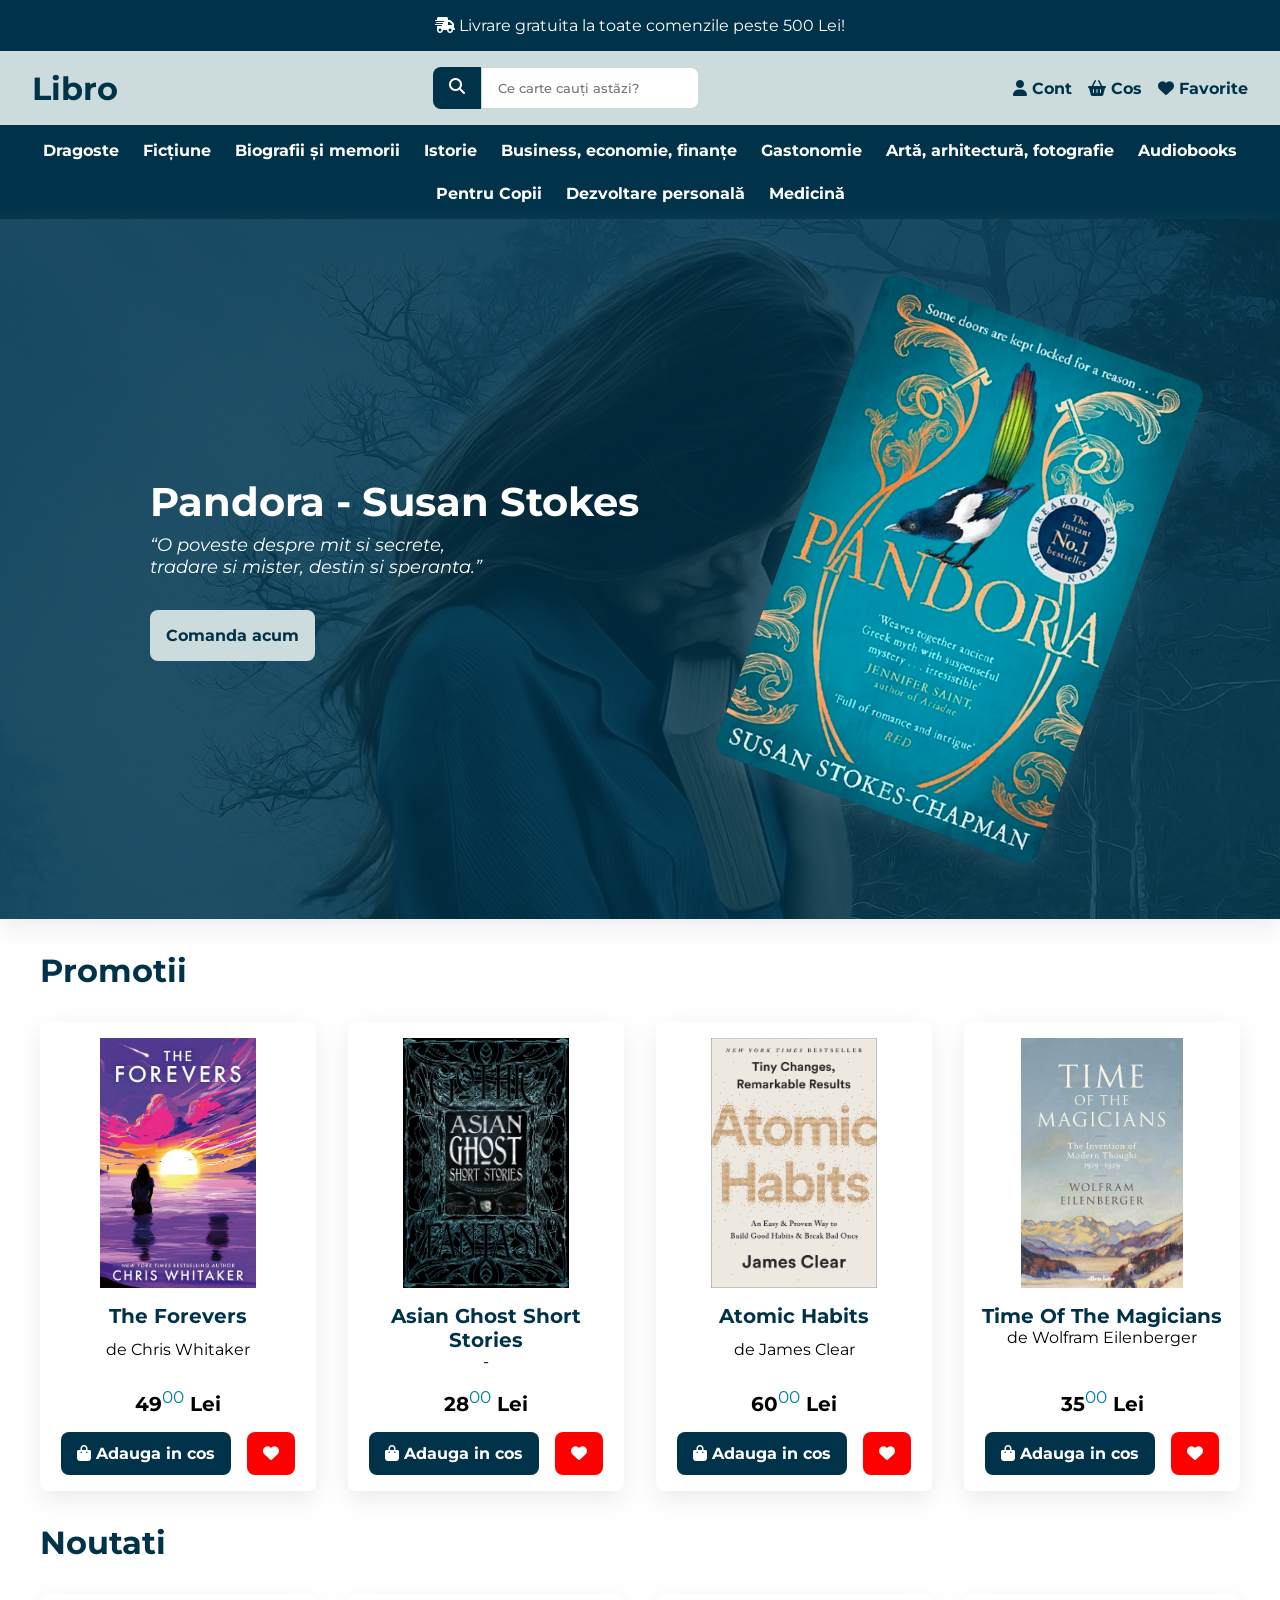
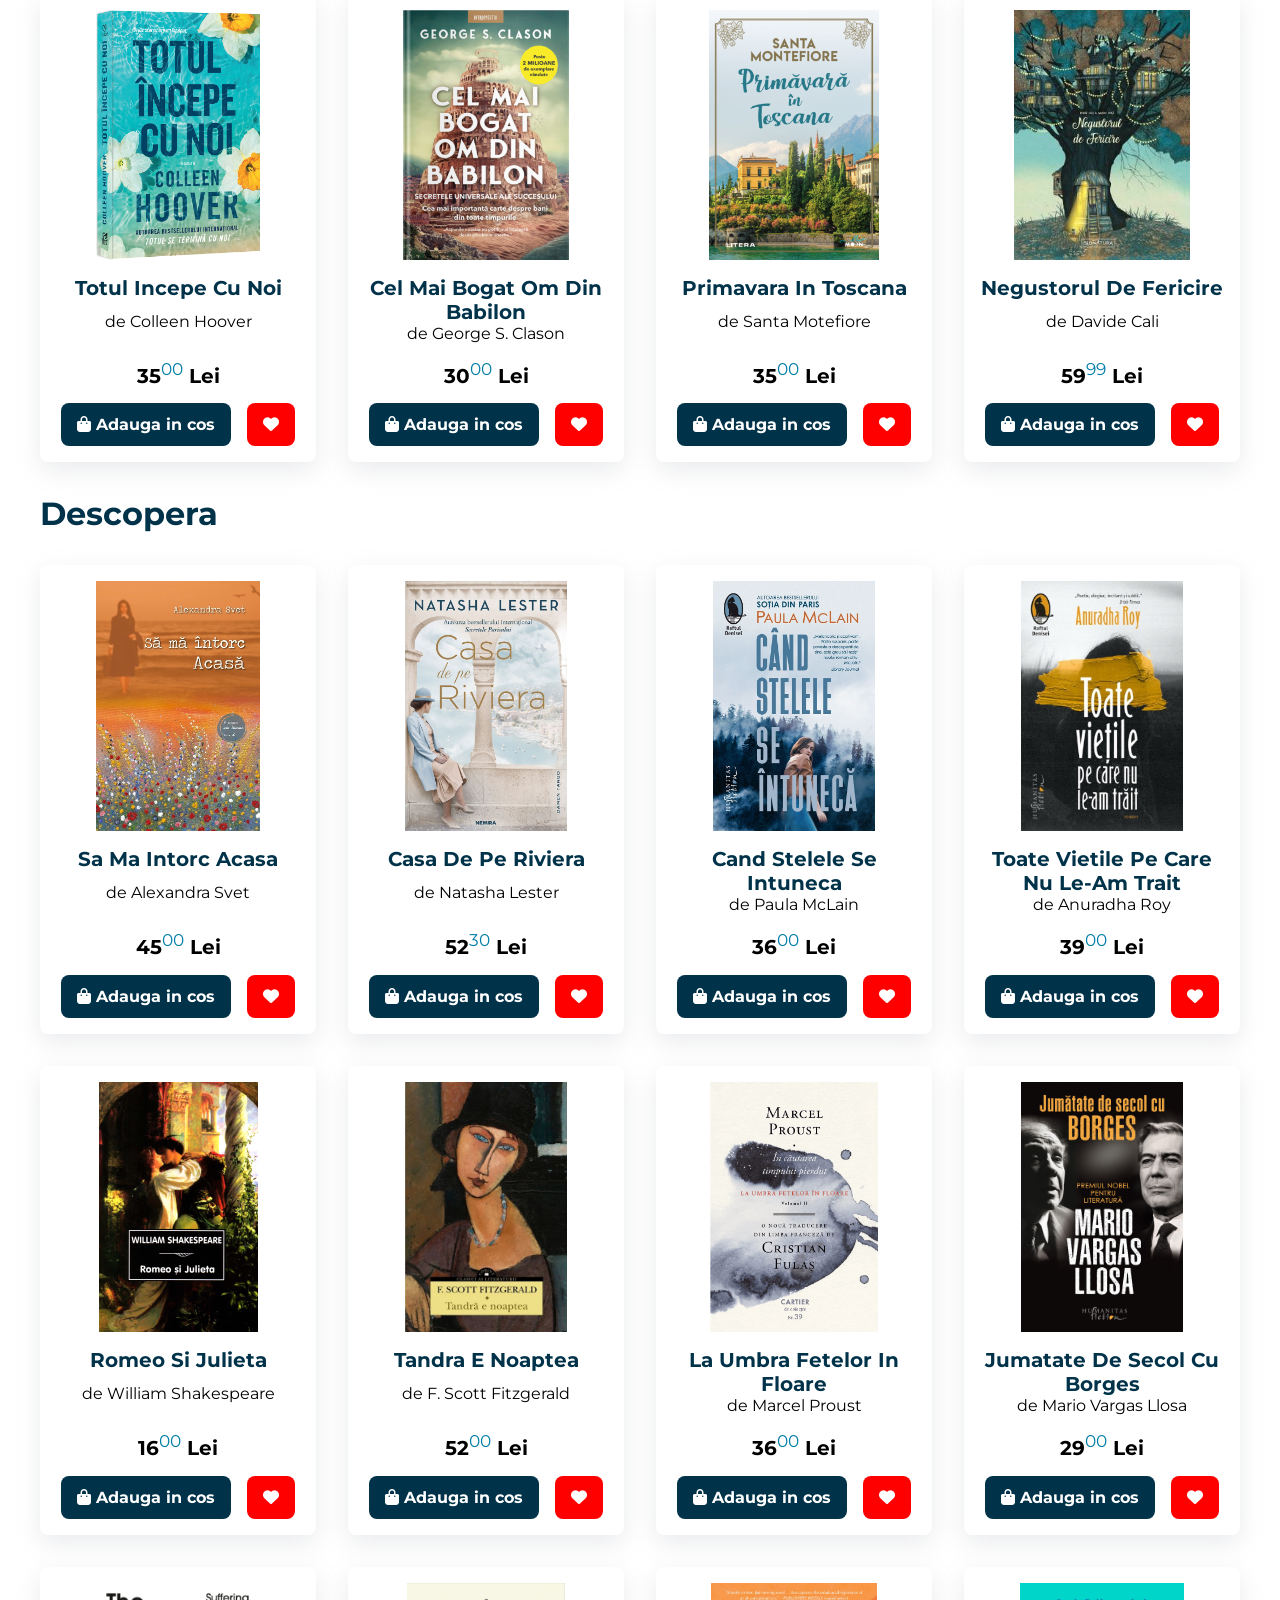
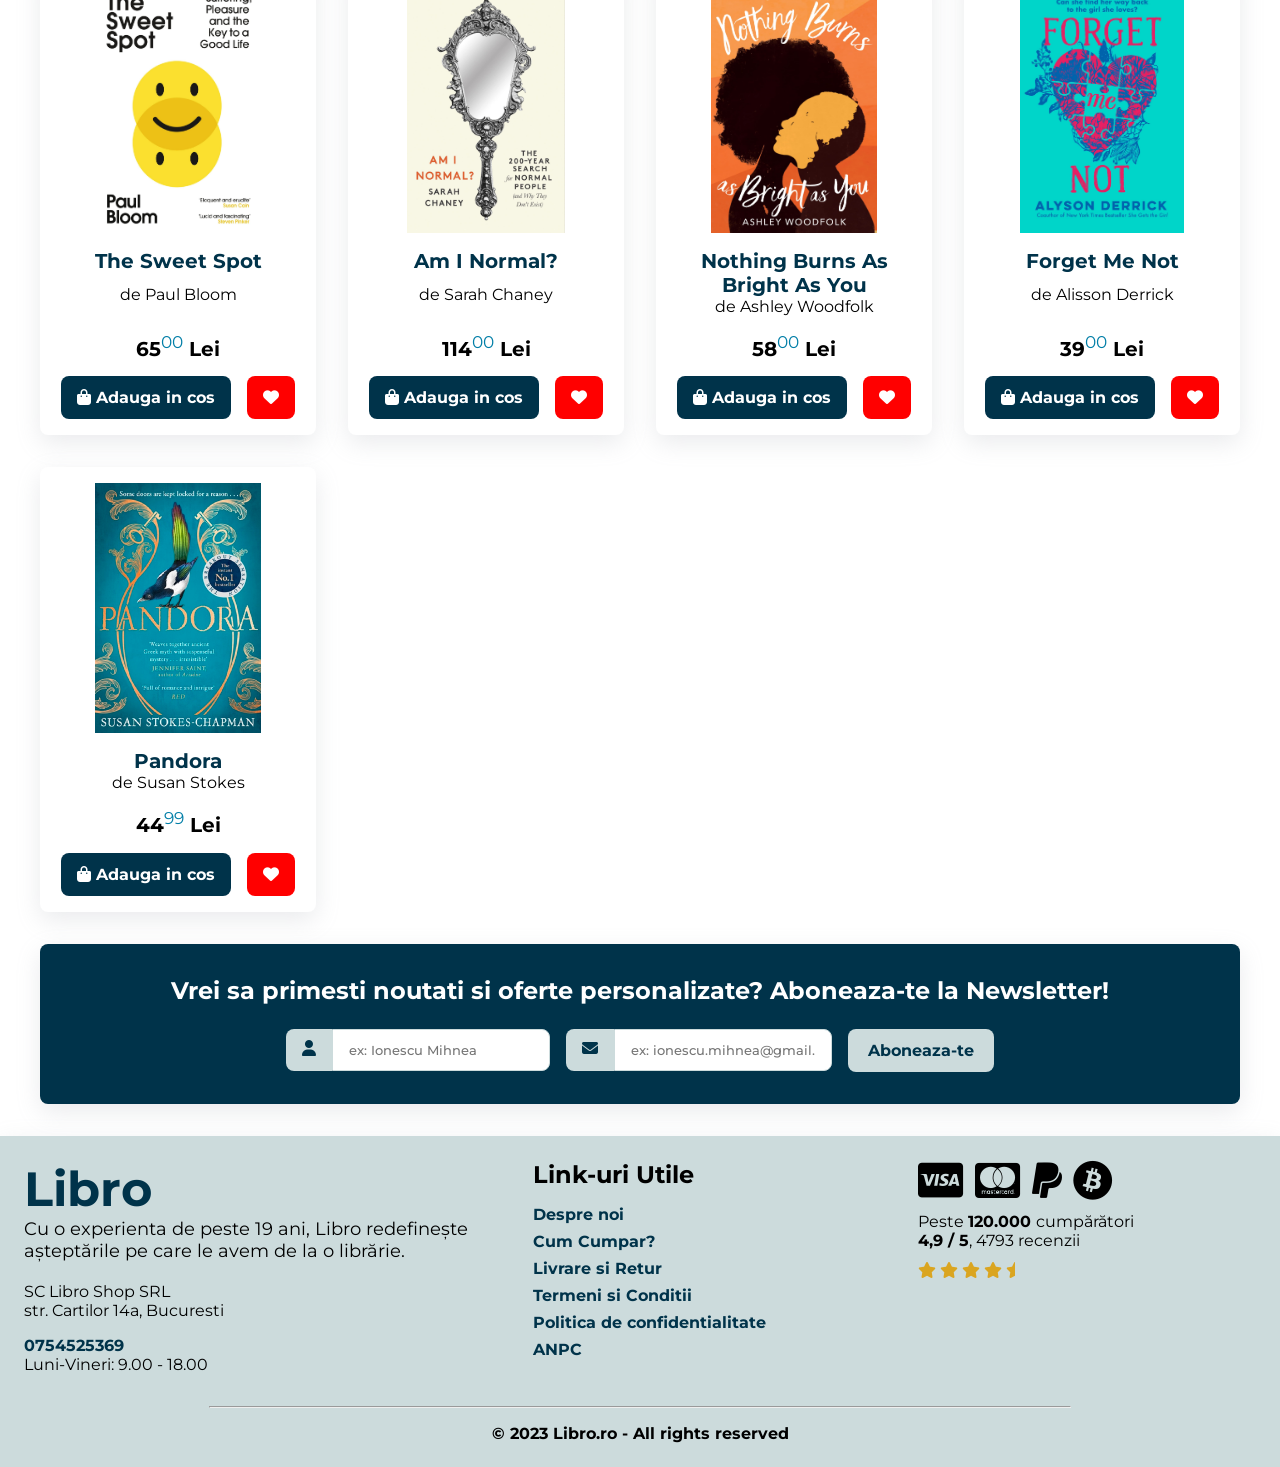
==== commit 3b796170: "Change delivery fee" ====
--- a/index.html
+++ b/index.html
@@ -26,7 +26,7 @@
             <div class="info">
                 <p>
                     <i class="fa-solid fa-shipping-fast"></i> Livrare gratuita la toate comenzile
-                    peste 199 Lei!
+                    peste 500 Lei!
                 </p>
             </div>
             <div class="main">
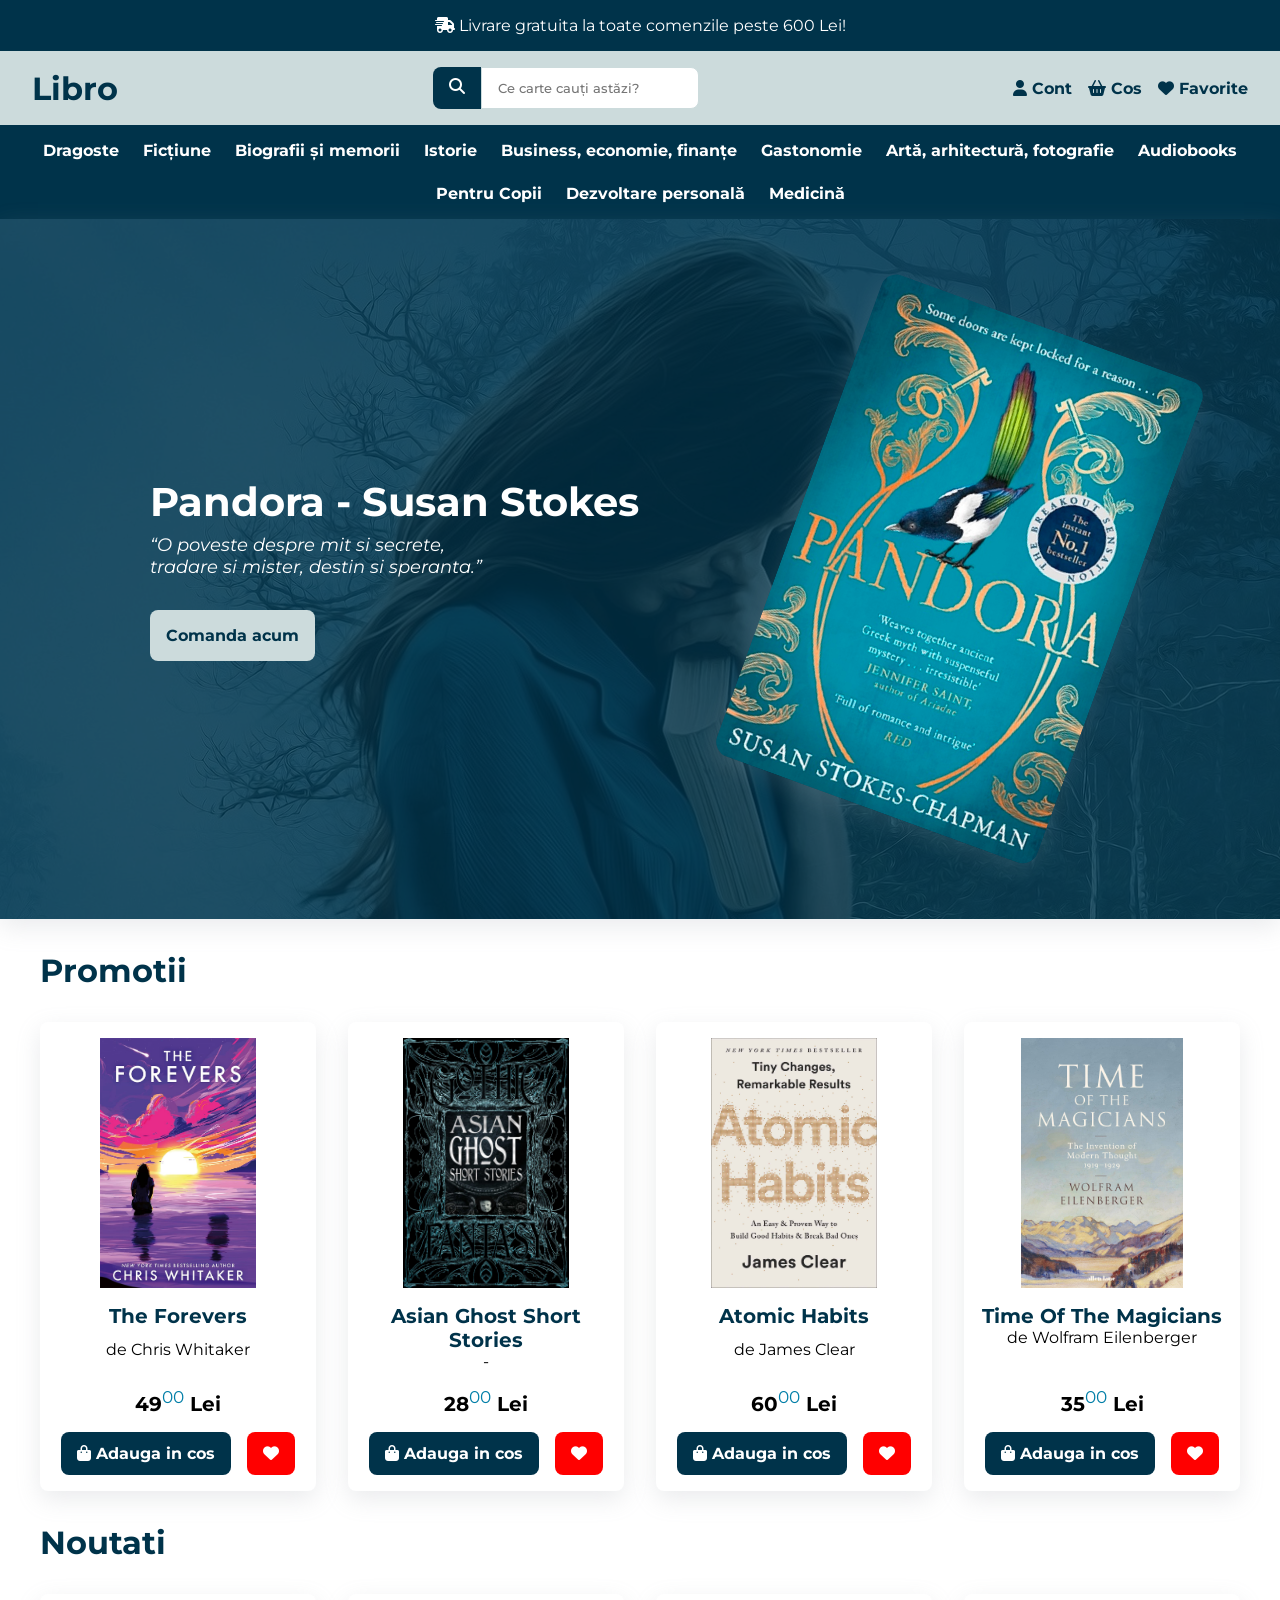
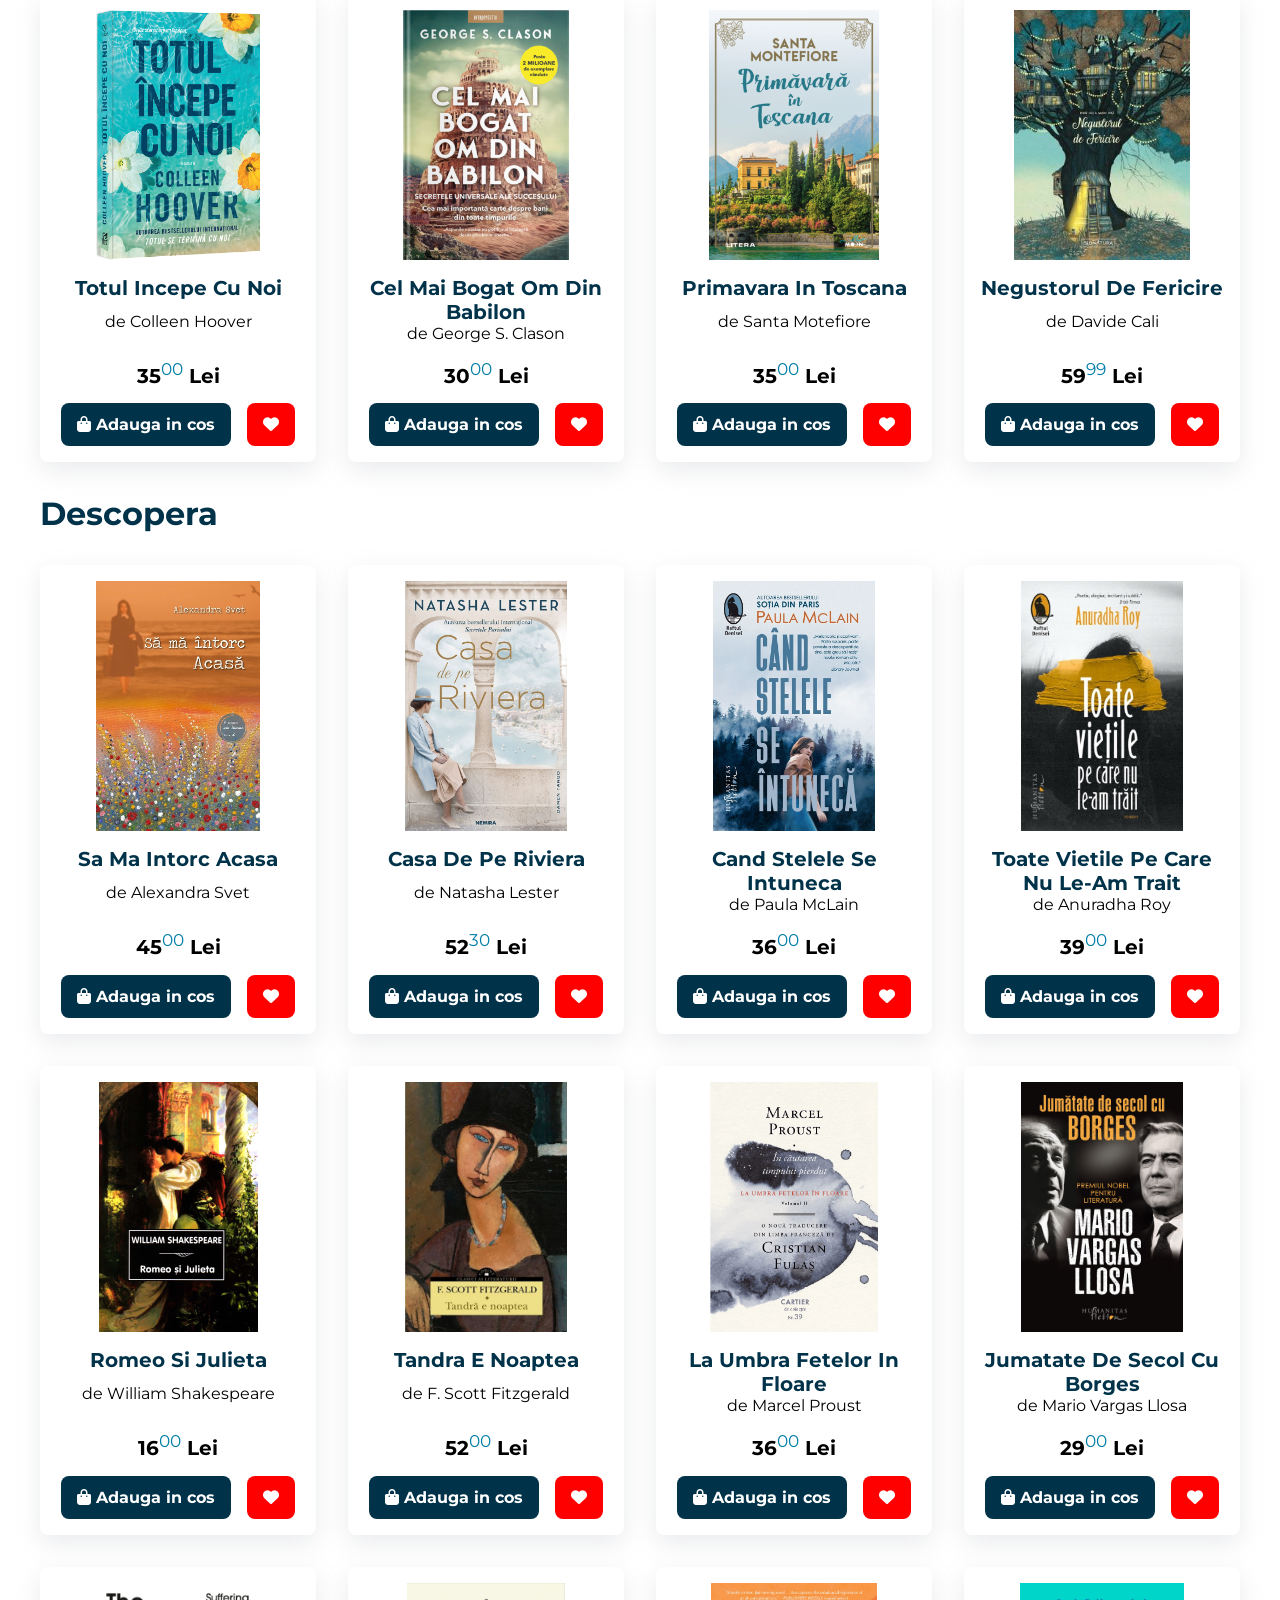
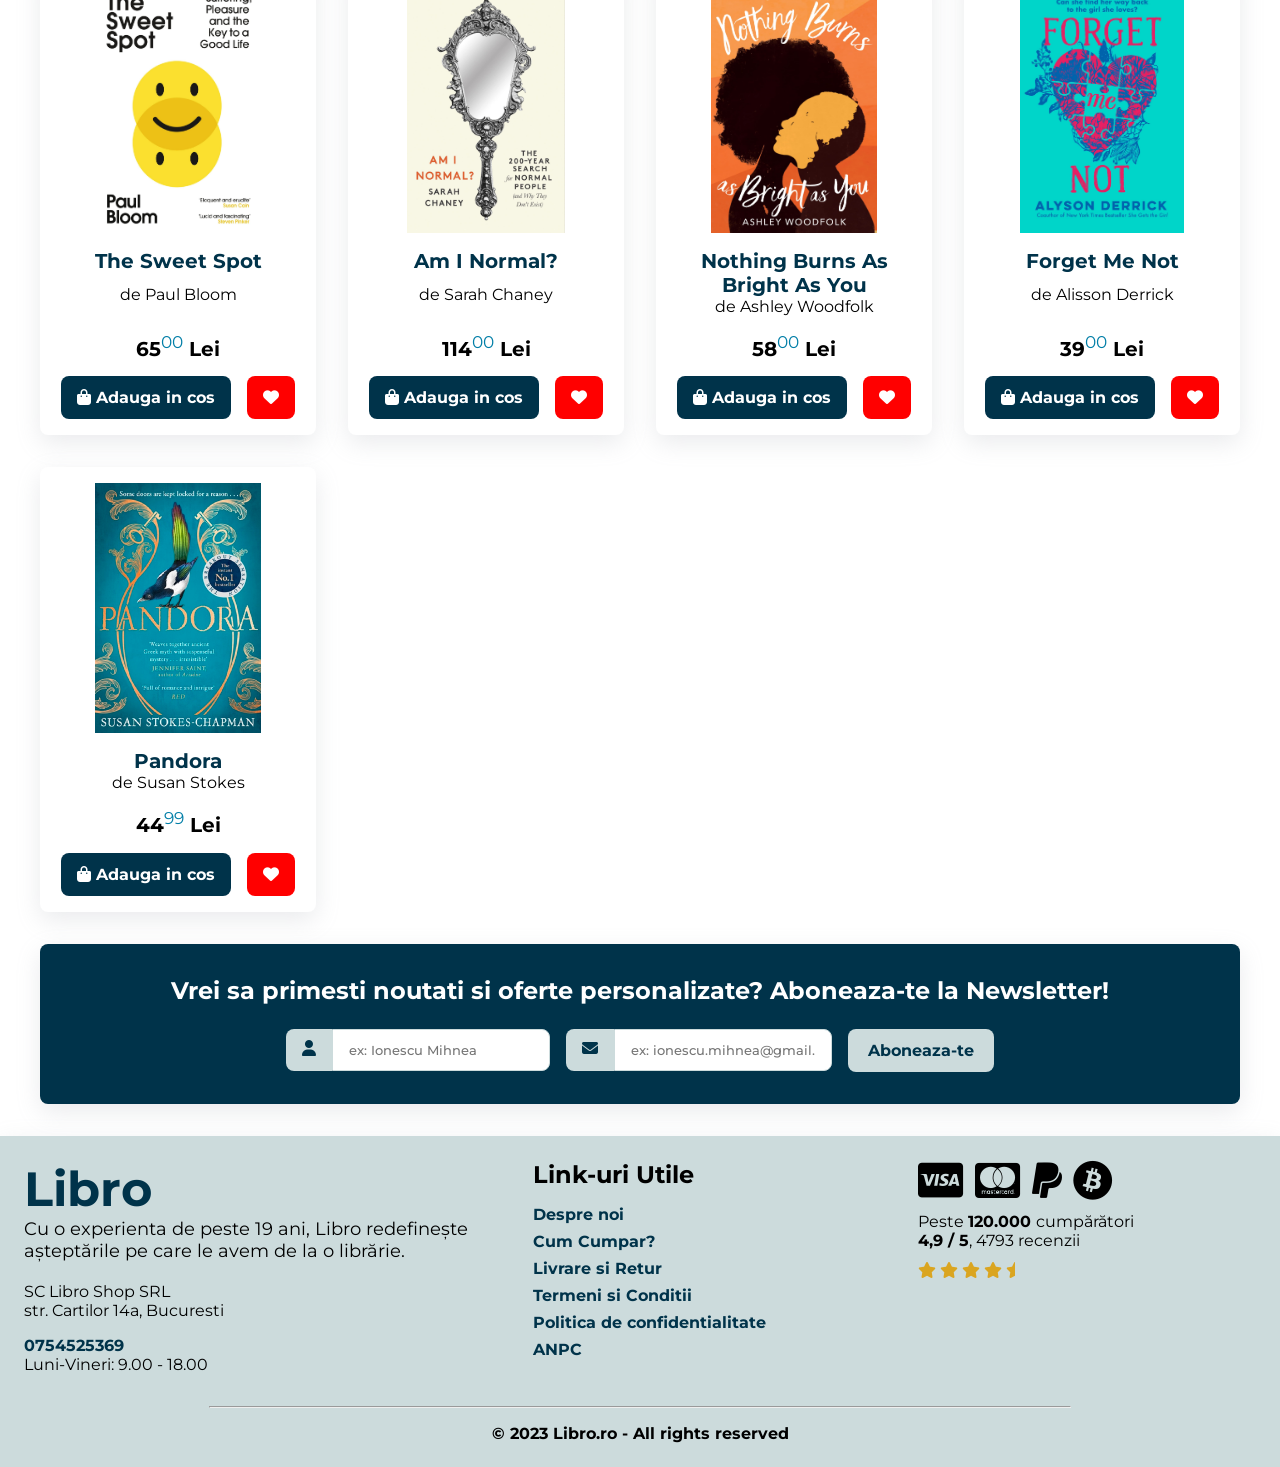
==== commit 32e5b90e: "Change delivery fee to 600 LEI" ====
--- a/index.html
+++ b/index.html
@@ -26,7 +26,7 @@
             <div class="info">
                 <p>
                     <i class="fa-solid fa-shipping-fast"></i> Livrare gratuita la toate comenzile
-                    peste 500 Lei!
+                    peste 600 Lei!
                 </p>
             </div>
             <div class="main">
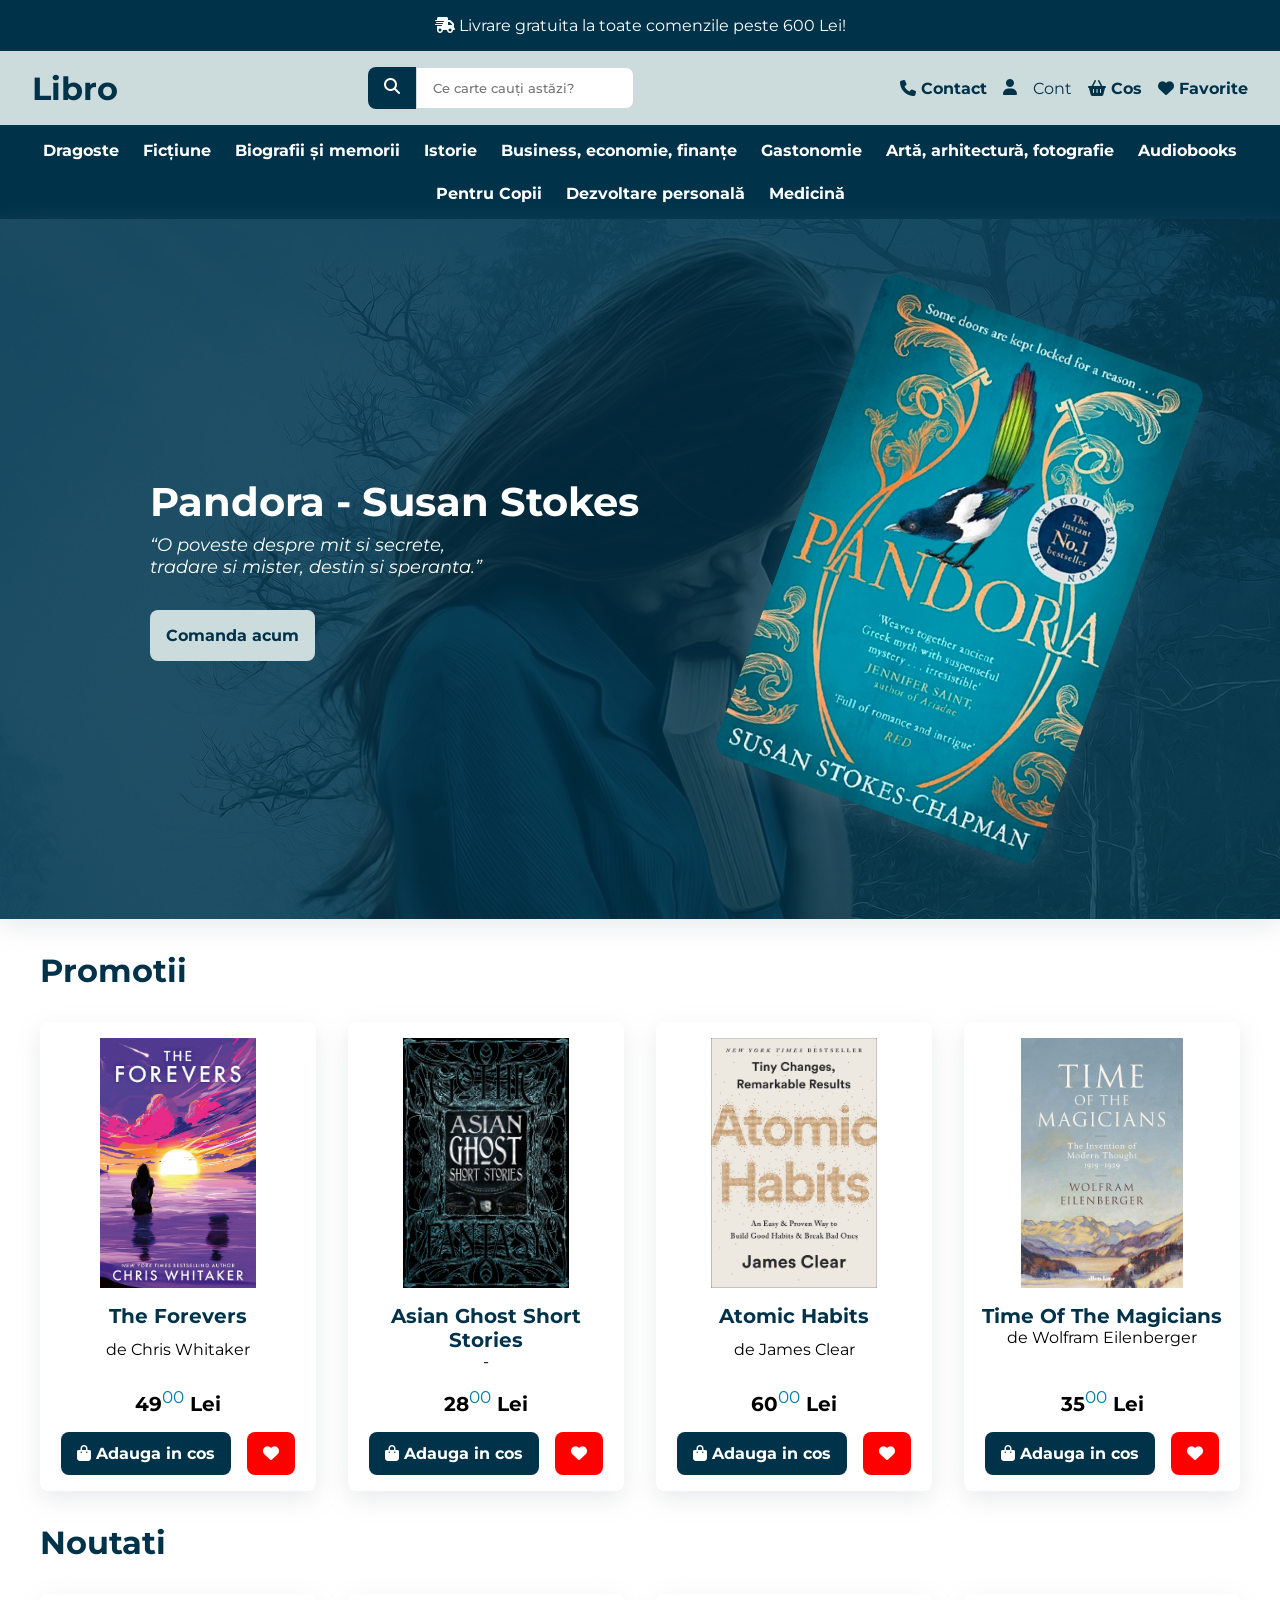
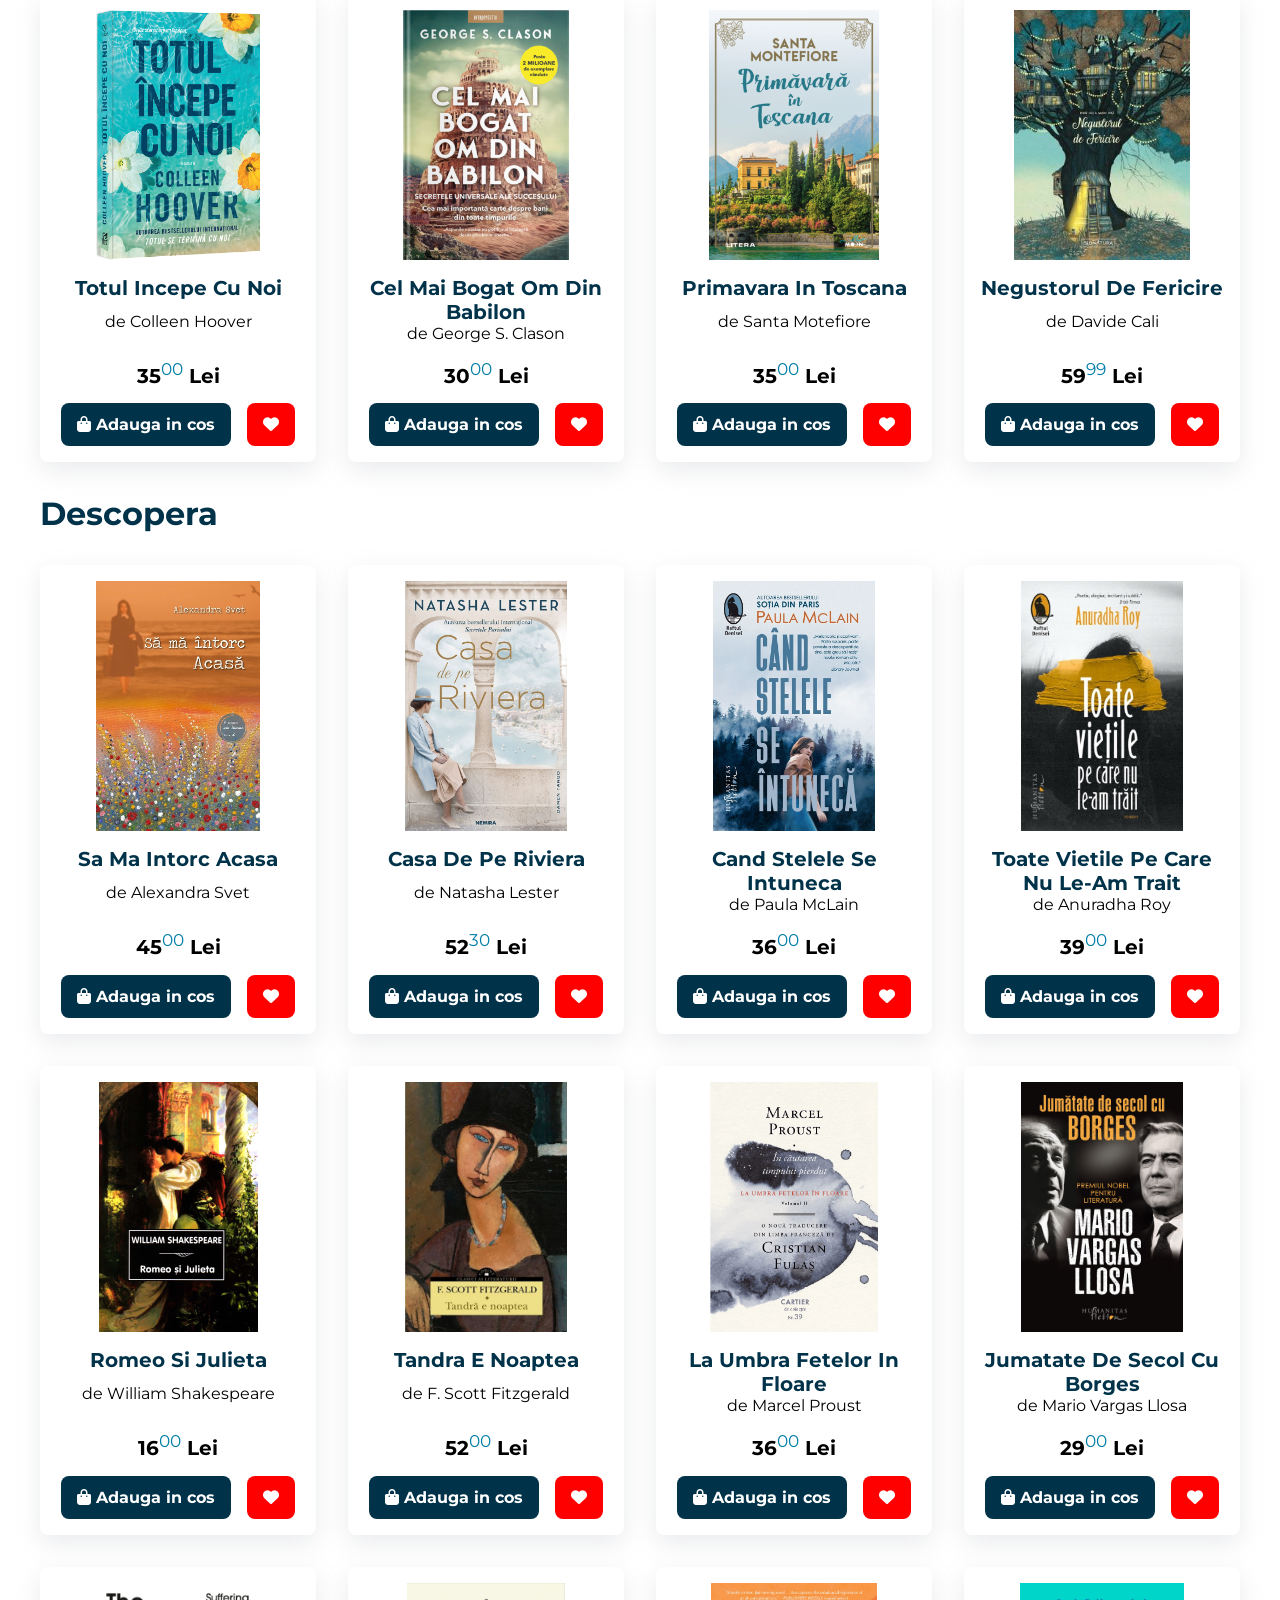
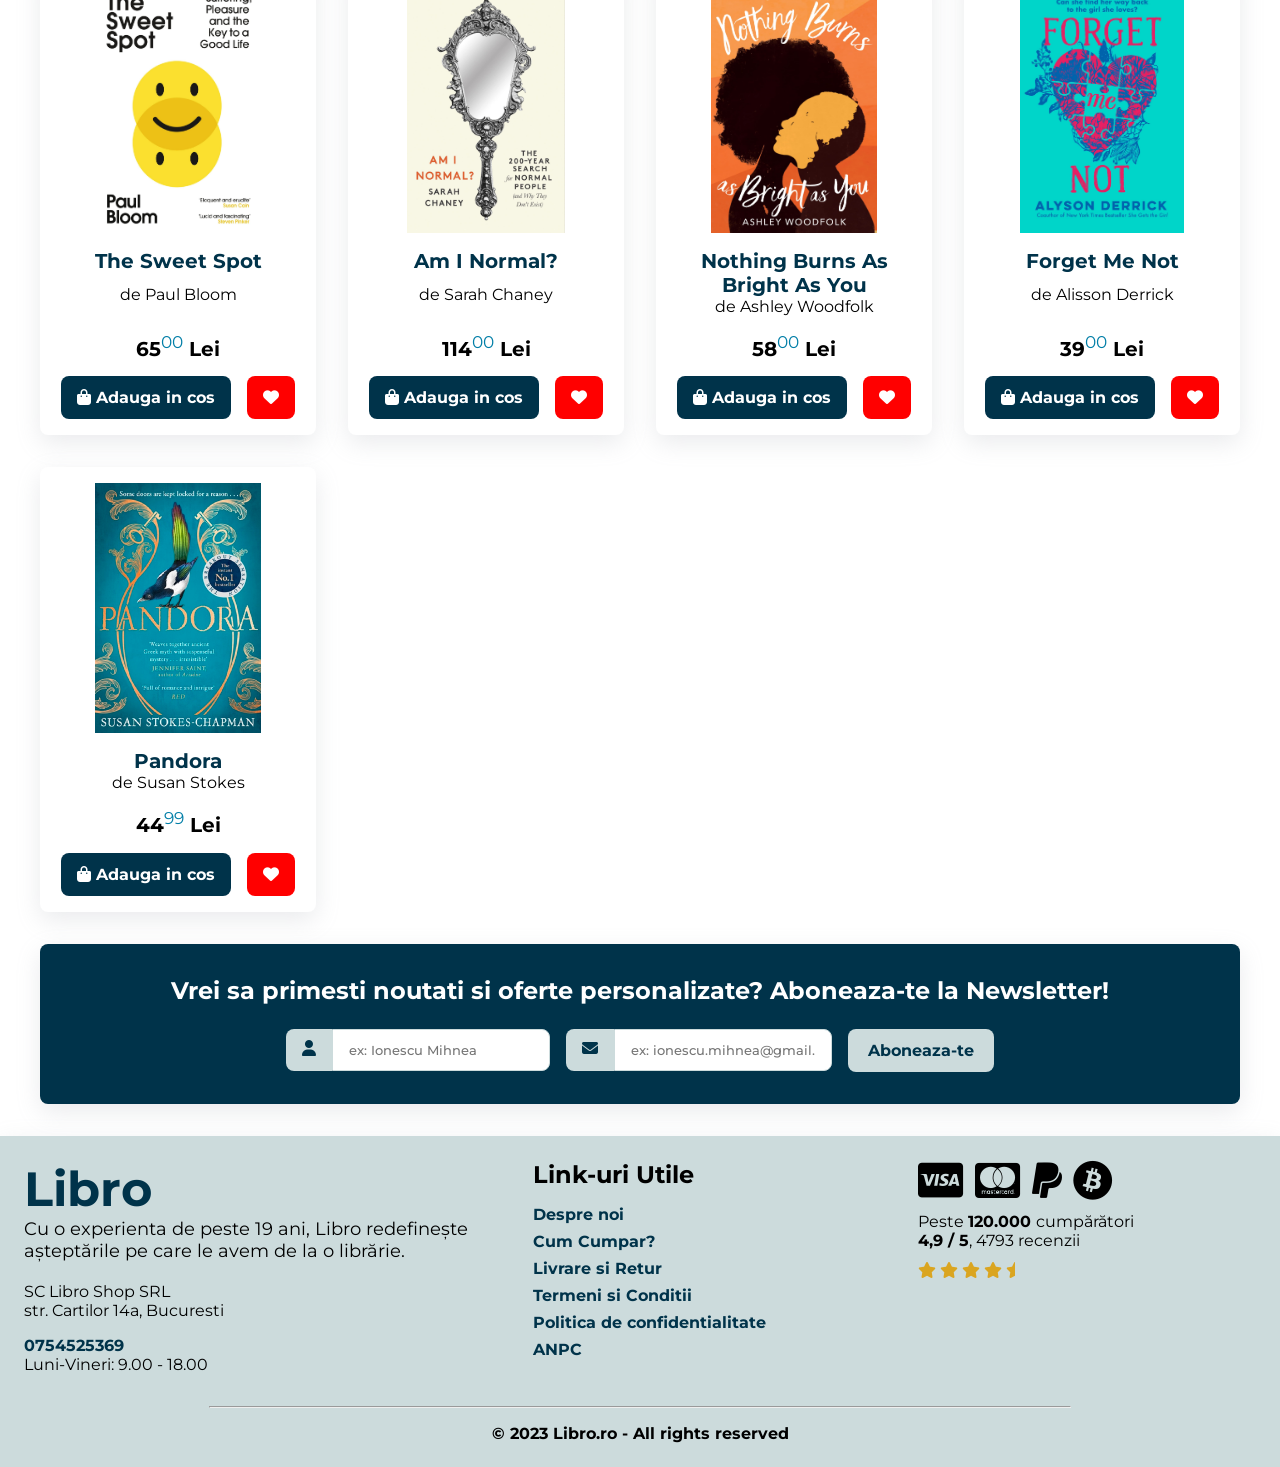
==== commit 39c6db44: "Add contact page" ====
--- a/index.html
+++ b/index.html
@@ -41,6 +41,10 @@
                 </div>
                 <div class="links">
                     <a class="link" href="#">
+                        <a class="link" href="./contact.html">
+                            <i class="fa-solid fa-phone"></i>
+                            Contact
+                        </a>
                         <i class="fa-solid fa-user"></i>
                         Cont
                     </a>
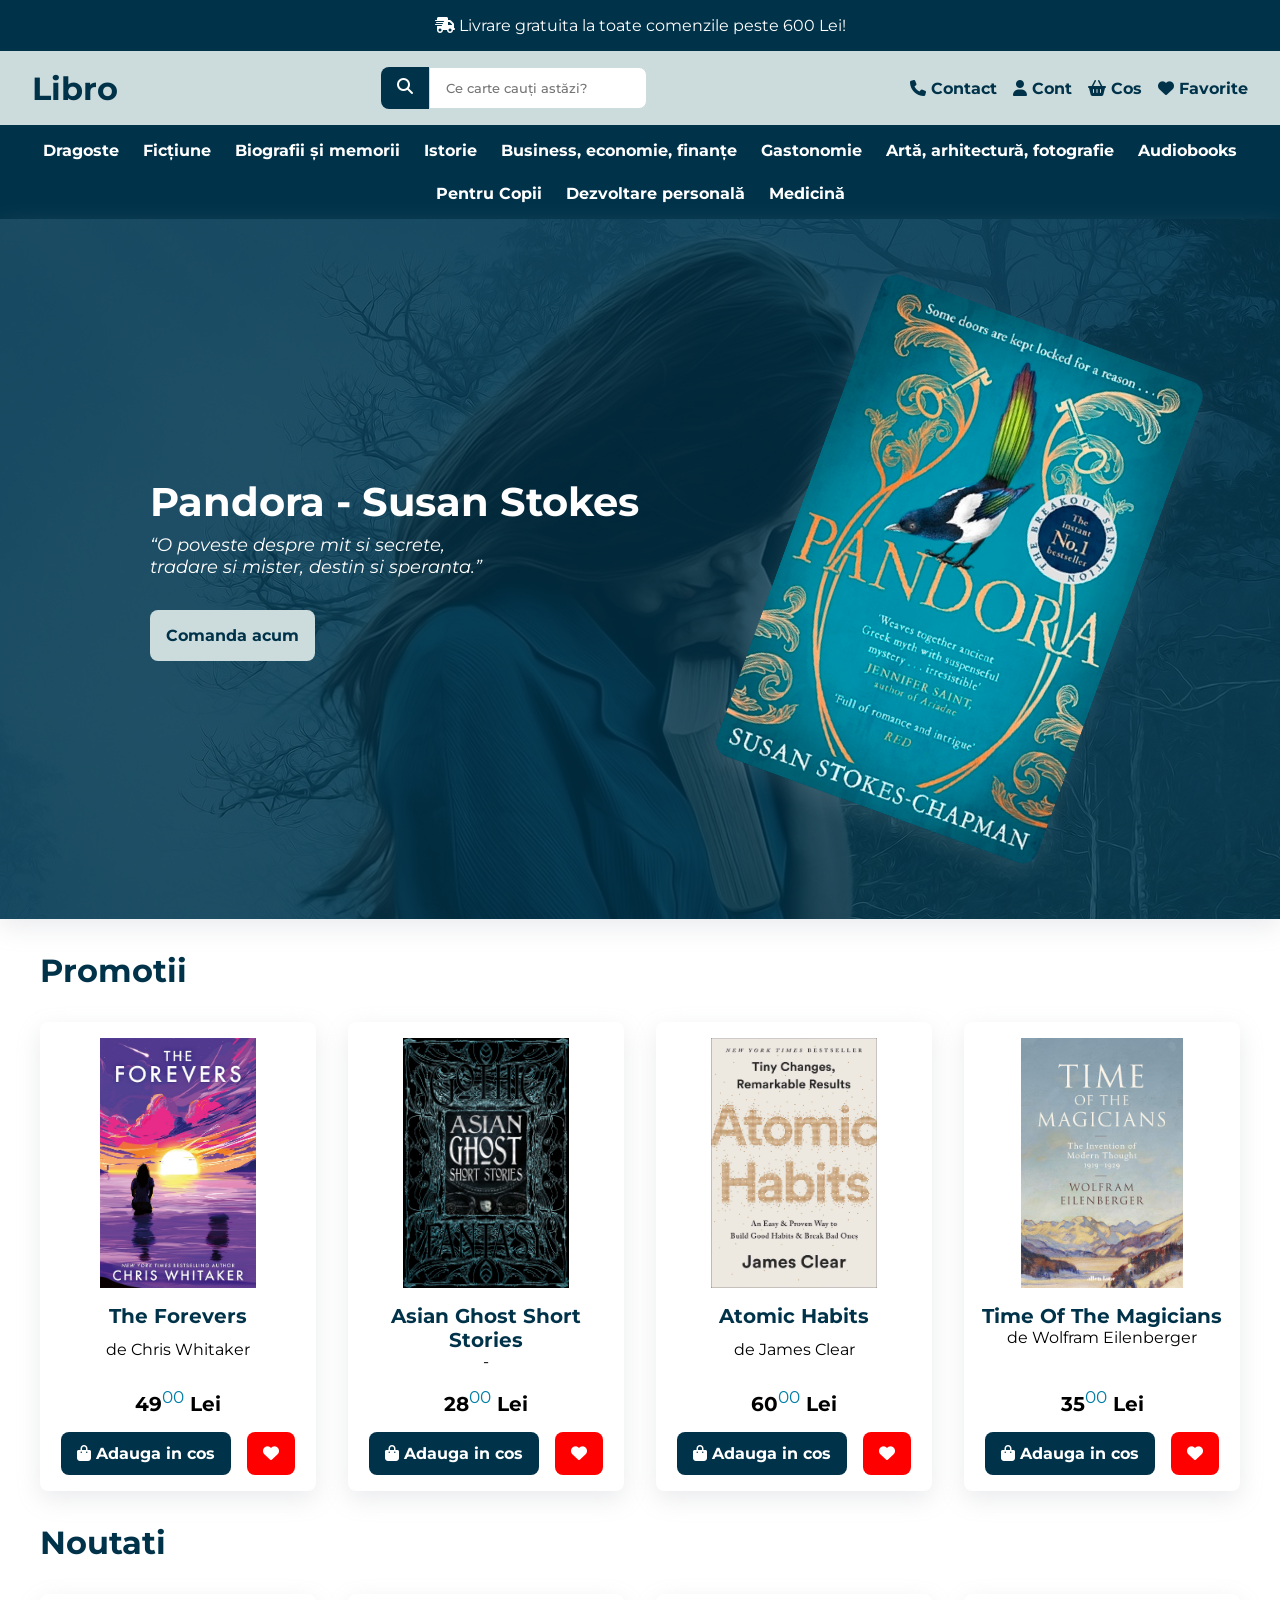
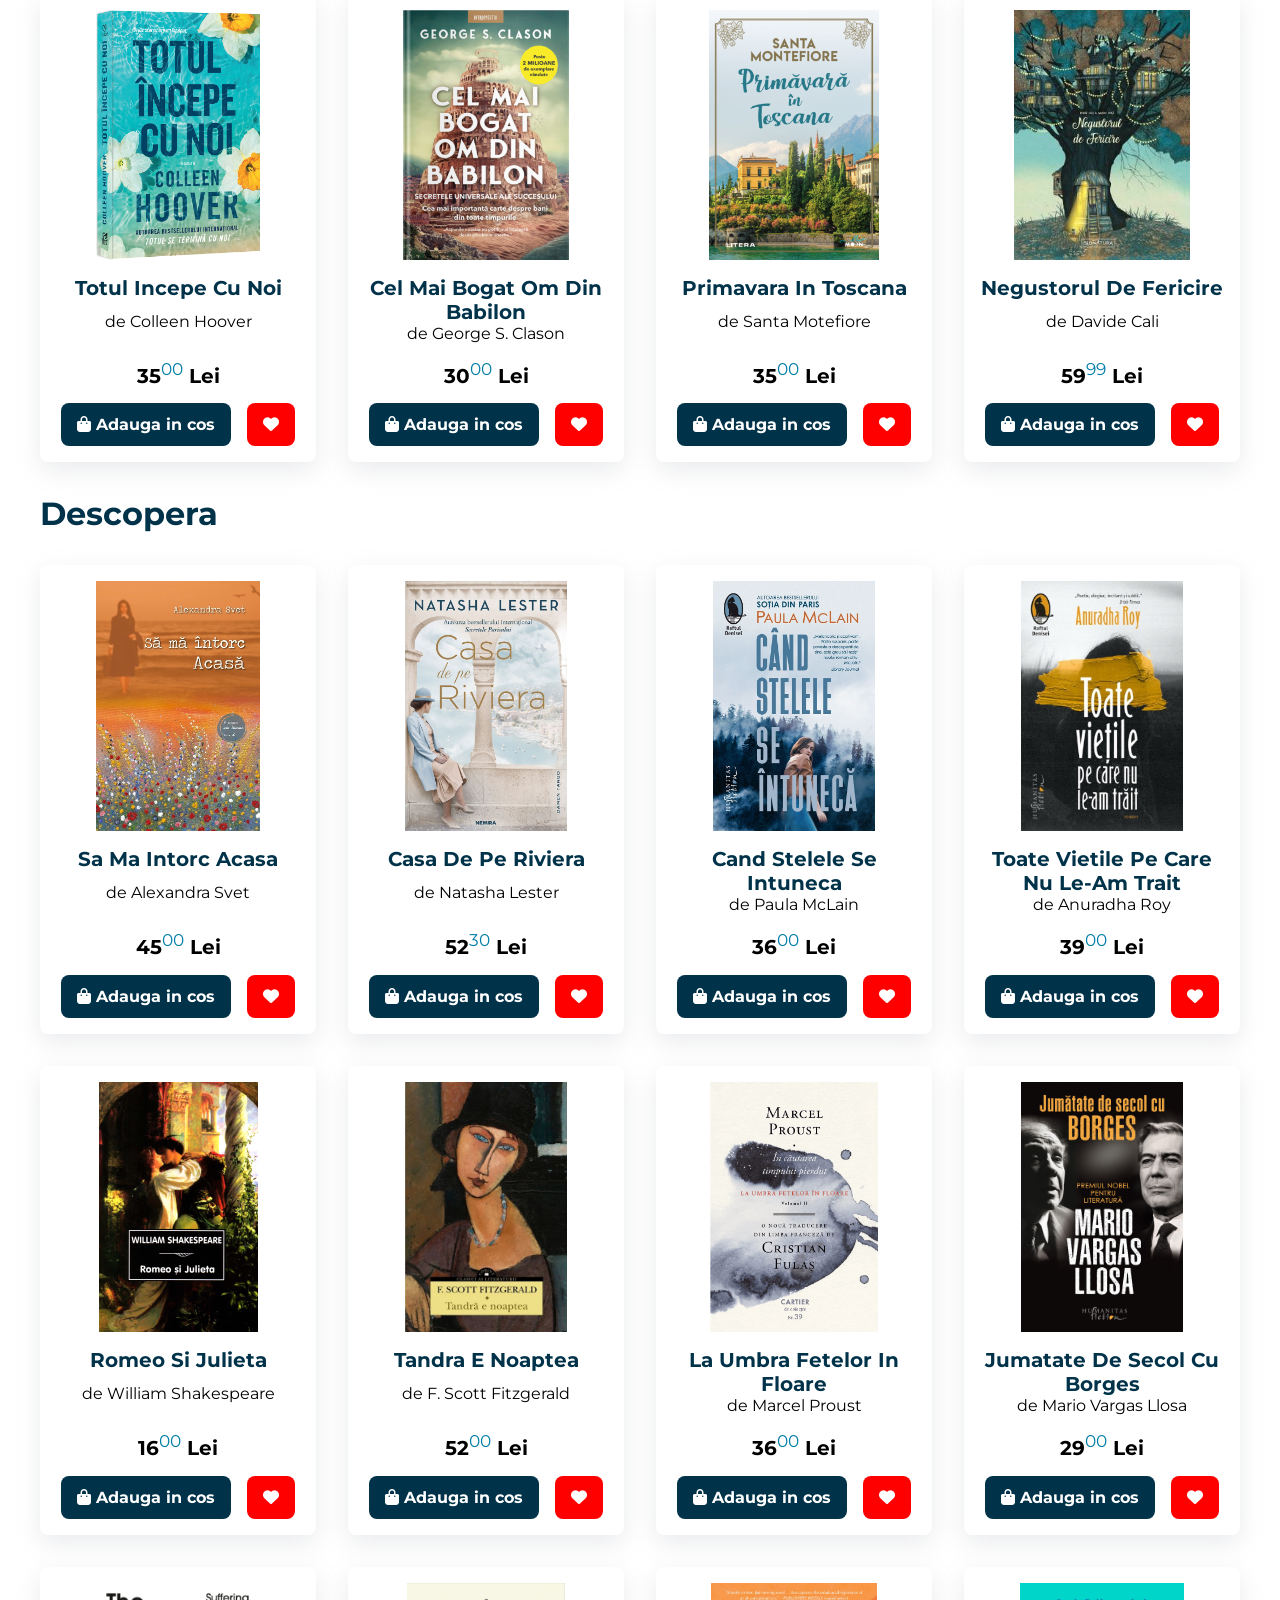
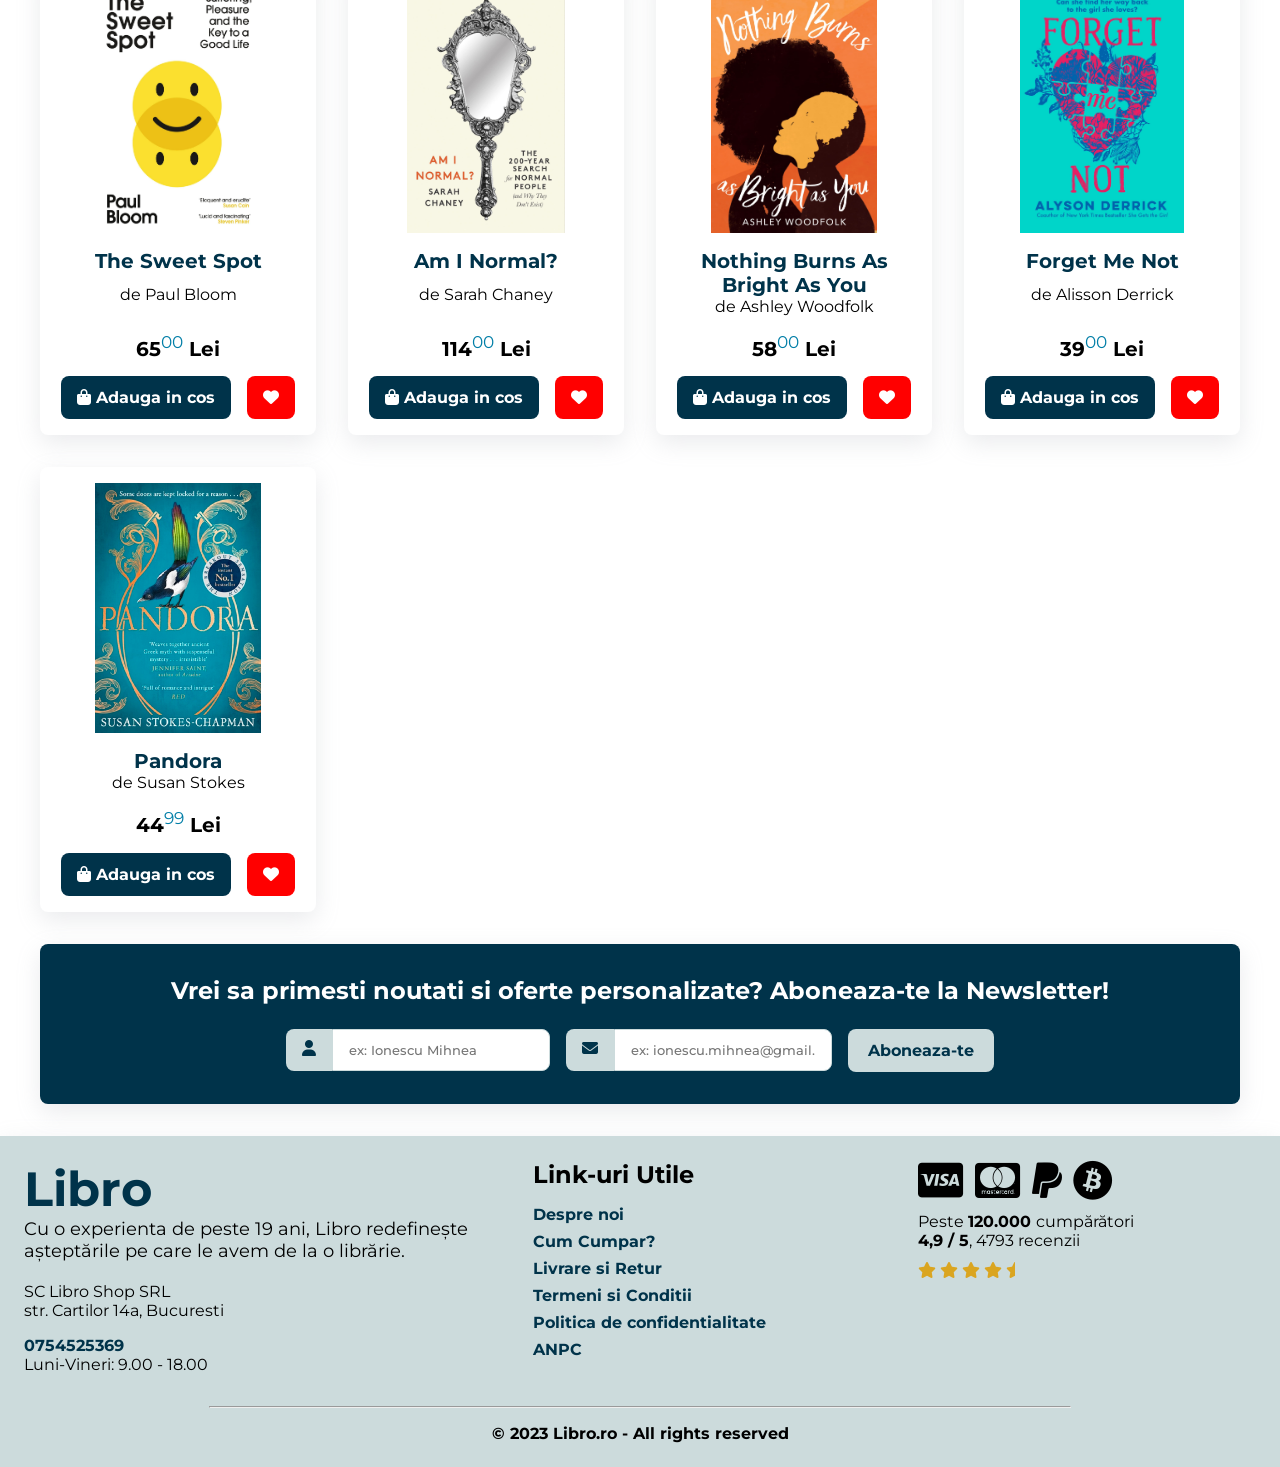
==== commit e88bcaa3: "Add contact link on homepage" ====
--- a/index.html
+++ b/index.html
@@ -41,10 +41,10 @@
                 </div>
                 <div class="links">
                     <a class="link" href="#">
-                        <a class="link" href="./contact.html">
-                            <i class="fa-solid fa-phone"></i>
-                            Contact
-                        </a>
+                        <i class="fa-solid fa-phone"></i>
+                        Contact
+                    </a>
+                    <a class="link" href="#">
                         <i class="fa-solid fa-user"></i>
                         Cont
                     </a>
